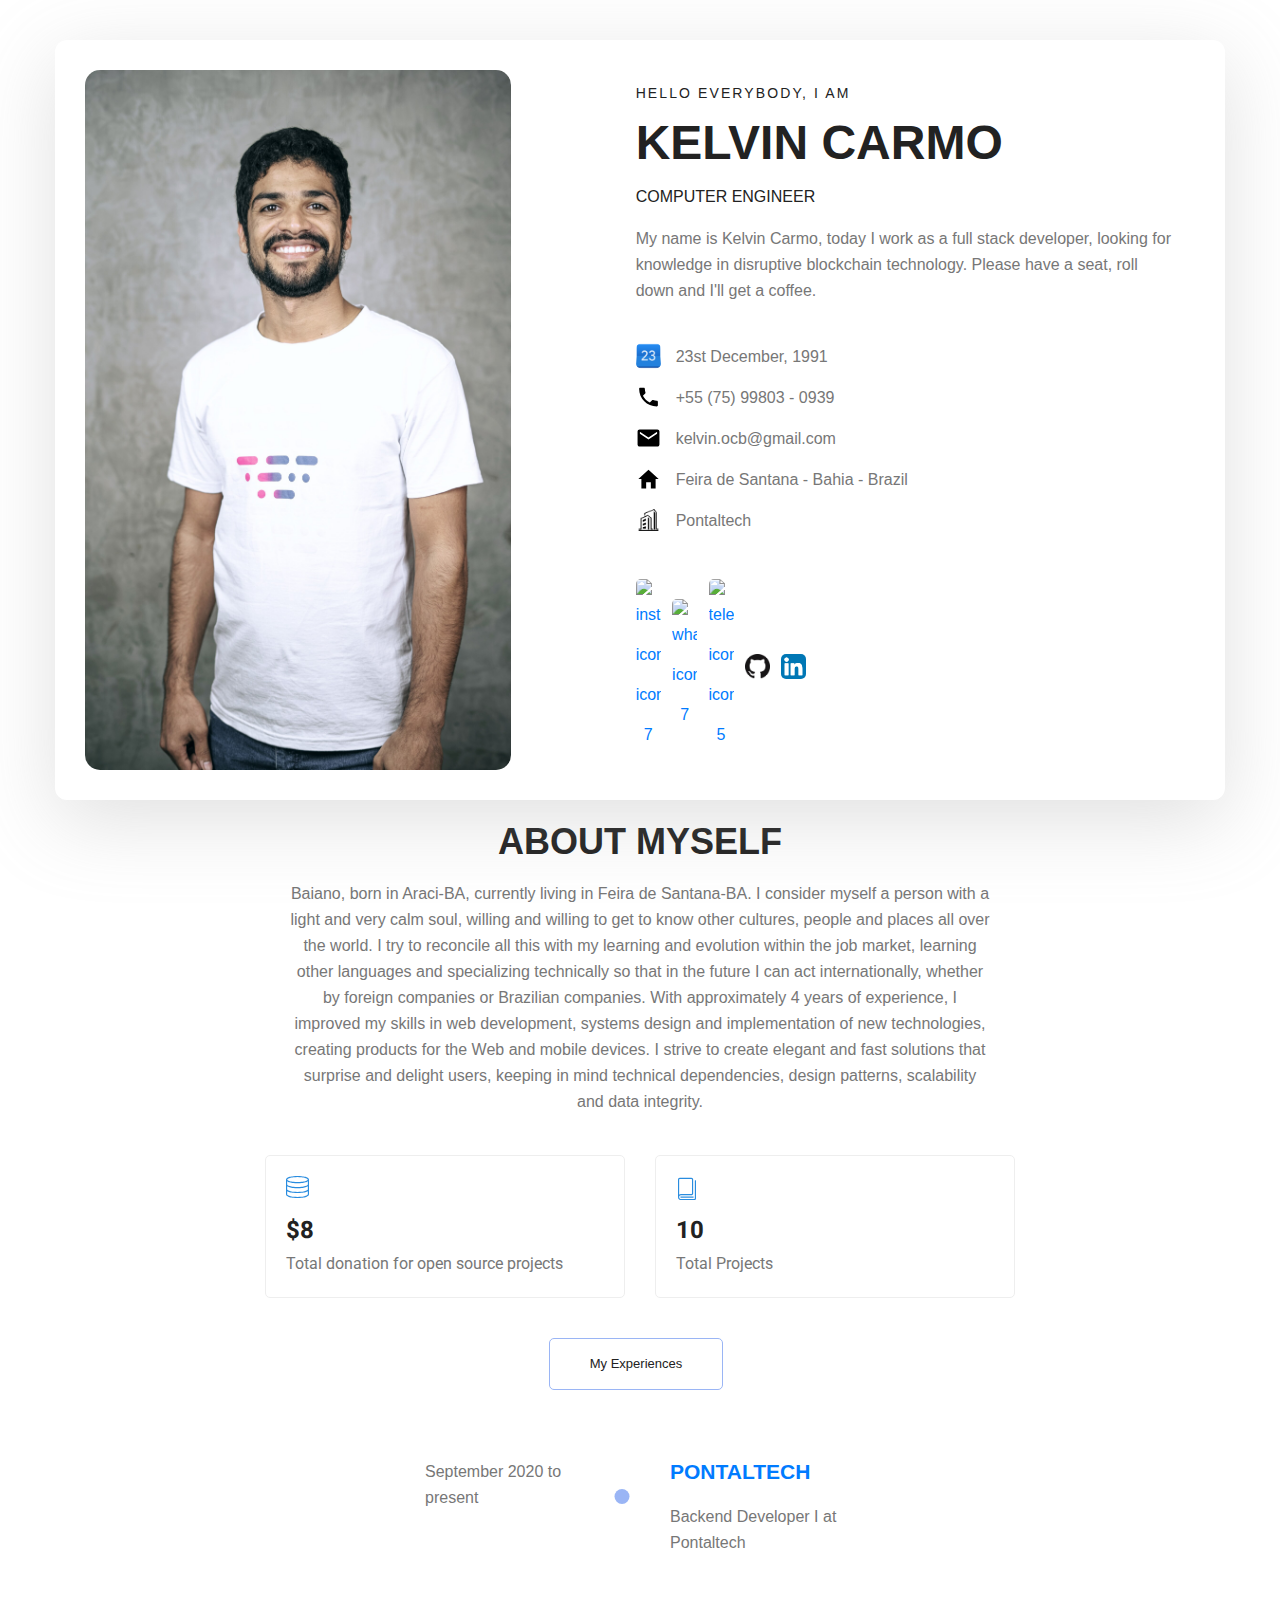
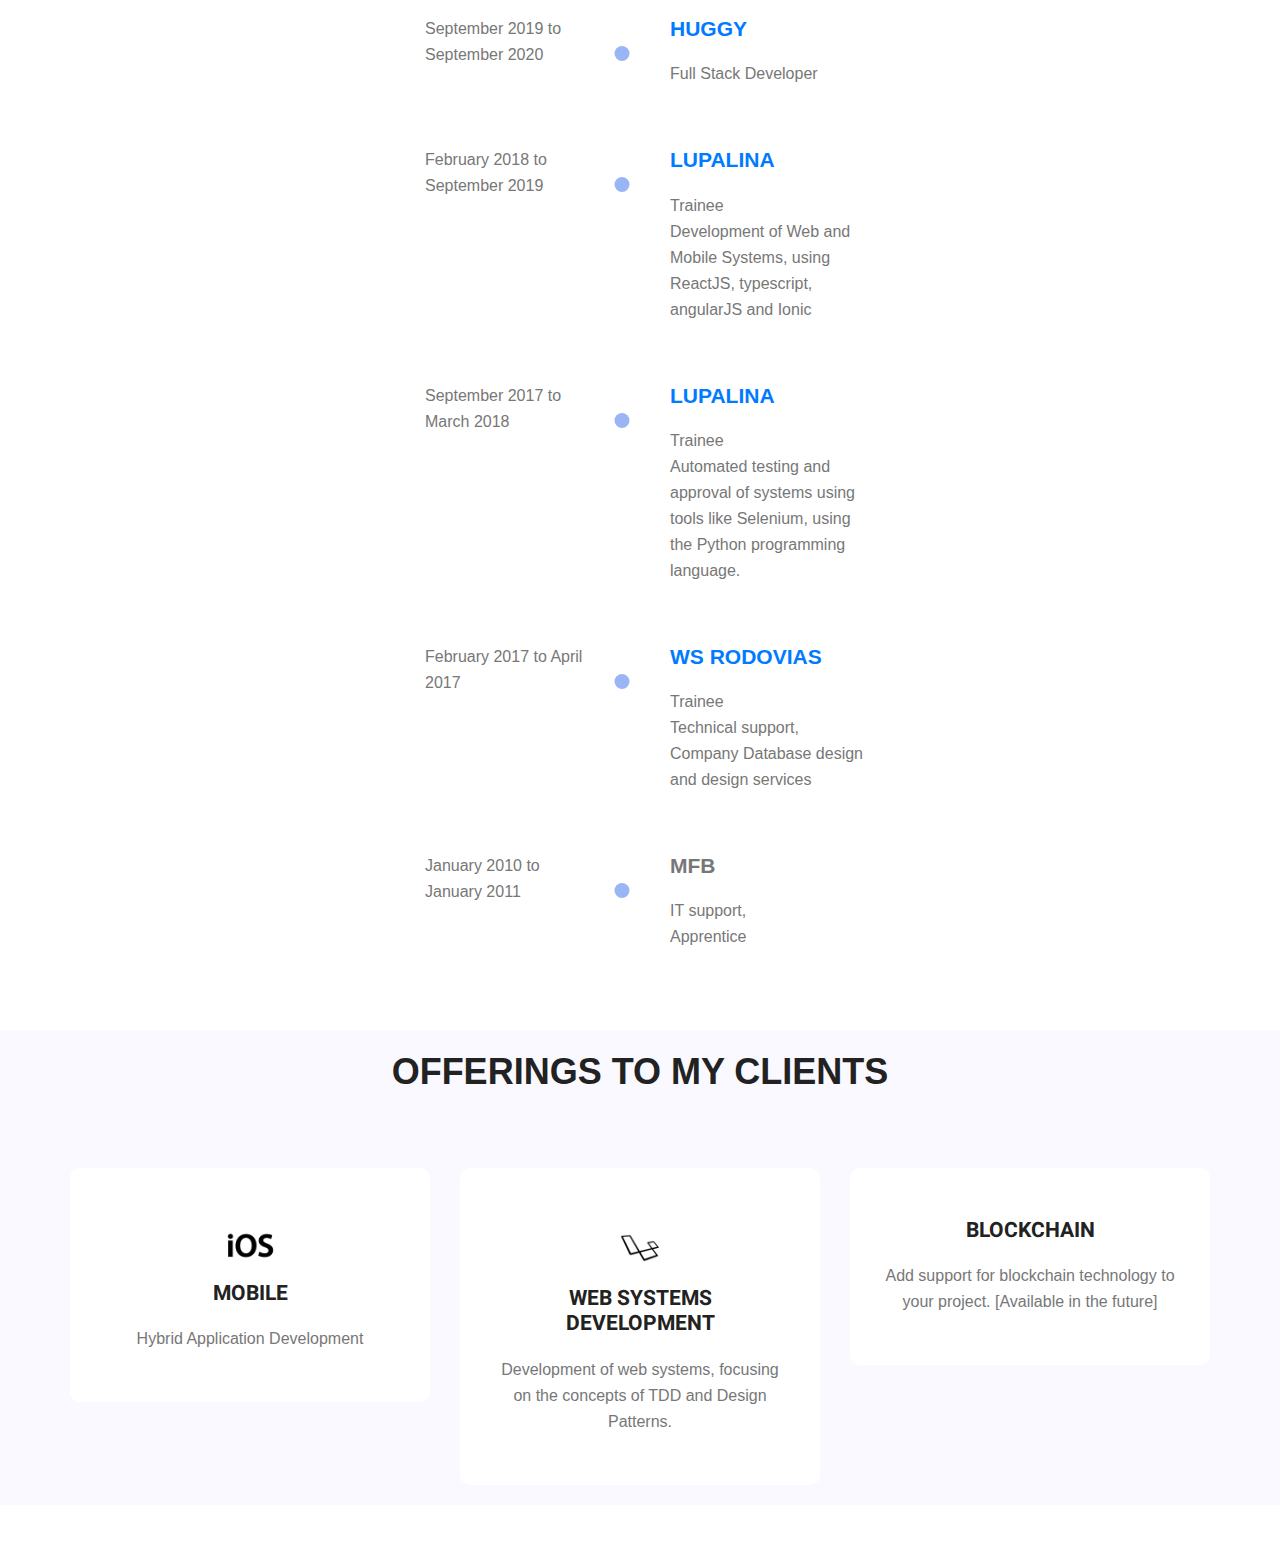
==== index.html @ b3d10d76 "test webchat" ====
<!doctype html>
<html lang="en">
    <head>
        <!-- Required meta tags -->
        <meta charset="utf-8">
        <meta name="viewport" content="width=device-width, initial-scale=1, shrink-to-fit=no">
        <link rel="icon" href="img/favicon.png" type="image/png">
        <title>Kelvin Carmo</title>
        <!-- Bootstrap CSS -->
        <link rel="stylesheet" href="css/bootstrap.css">
        <link rel="stylesheet" href="vendors/linericon/style.css">
        <link rel="stylesheet" href="css/style.css">
        <link rel="stylesheet" href="css/responsive.css">
    </head>
    <body>        
        <!--================Home Banner Area =================-->
        <section class="home_banner_area">
           	<div class="container box_1620">
           		<div class="banner_inner d-flex align-items-center">
					<div class="banner_content">
						<div class="media">
							<div class="d-flex">
								<img src="img/personal.resized.jpg" style="max-width: 670px;max-height: 700px;border-radius: 15px;" alt="">
							</div>
							<div class="media-body">
								<div class="personal_text">
									<h6>Hello Everybody, i am</h6>
									<h3>Kelvin Carmo</h3>
									<h4>Computer Engineer</h4>
									<p>My name is Kelvin Carmo, today I work as a full stack developer, looking for knowledge in disruptive blockchain technology. Please have a seat, roll down and I'll get a coffee.</p>
									<ul class="list basic_info">
										<li><a href="#"><img src="img/calendar.png" alt="telegram-icone-icon-5" />23st December, 1991</a></li>
										<li><a href="#"><img src="img/call.svg" alt="telegram-icone-icon-5" /> +55 (75) 99803 - 0939</a></li>
										<li><a href="mailto:kelvin.ocb@gmail.com" target="_blank"><img src="img/email.svg" alt="telegram-icone-icon-5" /> kelvin.ocb@gmail.com</a></li>
										<li><a href="https://goo.gl/maps/zbPfp3NUfdNVMATj9" target="_blank"><img src="img/home.svg" alt="telegram-icone-icon-5" /> Feira de Santana - Bahia - Brazil</a></li>
                                        <li><a href="https://www.pontaltech.com.br/" target="_blank"><img src="img/company.png" alt="Company" />Pontaltech</a></li>
									</ul>
									<ul class="list personal_social">
										<li><a href="https://www.instagram.com/kelcarmo0110" target="_blank"><img src="https://imagepng.org/wp-content/uploads/2017/08/instagram-icone-icon-7.png" alt="instagram-icone-icon-7" /></a></li>
										<li><a href="https://wa.me/5575998030939" target="_blank"><img src="https://imagepng.org/wp-content/uploads/2017/08/whatsapp-icone-7.png" alt="whatsapp-icone-7" /></a></li>
										<li><a href="https://telegram.me/kelcarmo" target="_blank"><img src="https://imagepng.org/wp-content/uploads/2017/11/telegram-icone-icon-5.png" alt="telegram-icone-icon-5" /></a></li>
										<li><a href="https://github.com/KelCarmo" target="_blank"><img src="img/GitHub-Mark-64px.png" alt="telegram-icone-icon-5" /></a></li>
										<li><a href="https://www.linkedin.com/in/kelvin-carmo-13013776/" target="_blank"><img src="img/linkedin.svg" alt="telegram-icone-icon-5" /></a></li>                                        
									</ul>
								</div>
							</div>
						</div>
					</div>
				</div>
            </div>
        </section>
        <!--================End Home Banner Area =================-->
        
        <!--================Welcome Area =================-->
        <section class="welcome_area p_121">
        	<div class="container">
        		<div class="row welcome_inner">
        			<div class="col-lg-12">
        				<div class="welcome_text">
									<center>
										<h4>About Myself</h4>
											<p>
                                                Baiano, born in Araci-BA, currently living in Feira de Santana-BA. I consider myself a person with a light and very calm soul, willing and willing to get to know other cultures, people and places all over the world. I try to reconcile all this with my learning and evolution within the job market, learning other languages ​​and specializing technically so that in the future I can act internationally, whether by foreign companies or Brazilian companies. With approximately 4 years of experience, I improved my skills in web development, systems design and implementation of new technologies, creating products for the Web and mobile devices. I strive to create elegant and fast solutions that surprise and delight users, keeping in mind technical dependencies, design patterns, scalability and 
data integrity.
                                            </p>
									</center>
        					<div class="row justify-content-md-center">
        						<div class="col-md-4">
        							<div class="wel_item">
        								<i class="lnr lnr-database"></i>
        								<h4>$8</h4>
        								<p>Total donation for open source projects</p>
        							</div>
        						</div>
        						<div class="col-md-4">
        							<div class="wel_item">
        								<i class="lnr lnr-book"></i>
        								<h4>10</h4>
        								<p>Total Projects</p>
        							</div>
        						</div>
        						<!-- <div class="col-md-4">
        							<div class="wel_item">
        								<i class="lnr lnr-users"></i>
        								<h4>10</h4>
        								<p>Total contributions to open source projects</p>
        							</div>
        						</div> -->
        					</div>
        				</div>
        			</div>
        		</div>
        	</div>
        </section>
        <!--================End Welcome Area =================-->
        
        <!--================My Tabs Area =================-->
        <section class="mytabs_area p_120">
        	<div class="container">
        		<div class="tabs_inner">
					<ul class="nav nav-tabs" id="myTab" role="tablist">
						<li class="nav-item">
							<a class="nav-link active" id="home-tab" data-toggle="tab" href="#home" role="tab" aria-controls="home" aria-selected="true">My Experiences</a>
						</li>
						<!-- <li class="nav-item">
							<a class="nav-link" id="profile-tab" data-toggle="tab" href="#profile" role="tab" aria-controls="profile" aria-selected="false">My Blog</a>
						</li> -->
					</ul>
					<div class="tab-content" id="myTabContent">
						<div class="tab-pane fade show active" id="home" role="tabpanel" aria-labelledby="home-tab">
							<ul class="list">
                                <li>
                                    <span></span>
                                    <div class="media row justify-content-between">
                                        <div class="col-sm-6" style="padding-left: 30px;padding-right: 50px;">
                                            September 2020 to present
                                        </div>											
                                        <div class="col-sm-6 media-body" style="padding-left: 30px;">
                                            <a href="https://www.pontaltech.com.br/" target="_blank"><h4>Pontaltech</h4></a>
                                            <p>Backend Developer I at Pontaltech <br /></p>
                                        </div>									
                                    </div>
                                </li>
                                <li>
                                    <span></span>
                                    <div class="media row justify-content-between">
                                        <div class="col-sm-6" style="padding-left: 30px;padding-right: 50px;">
                                            September 2019 to September 2020
                                        </div>											
                                        <div class="col-sm-6 media-body" style="padding-left: 30px;">
                                            <a href="https://www.huggy.io/pt-br" target="_blank"><h4>Huggy</h4></a>
                                            <p>Full Stack Developer<br /></p>
                                        </div>									
                                    </div>
                                </li>
                                <li>
                                    <span></span>
                                    <div class="media row justify-content-between">
                                        <div class="col-sm-6" style="padding-left: 30px;padding-right: 50px;">
                                            February 2018 to September 2019
                                        </div>											
                                        <div class="col-sm-6 media-body" style="padding-left: 30px;">
                                            <a href="https://www.lupalina.com.br/" target="_blank"><h4>Lupalina</h4></a>
                                            <p>Trainee <br />Development of Web and Mobile Systems, using ReactJS, typescript, angularJS and Ionic</p>
                                        </div>									
                                    </div>
                                </li>	
                                <li>
                                    <span></span>
                                    <div class="media row justify-content-between">
                                        <div class="col-sm-6" style="padding-left: 30px;padding-right: 50px;">
                                            September 2017 to March 2018
                                        </div>											
                                        <div class="col-sm-6 media-body" style="padding-left: 30px;">
                                            <a href="https://www.lupalina.com.br/" target="_blank"><h4>Lupalina</h4></a>
                                            <p>Trainee <br />Automated testing and approval of systems using tools like Selenium, using the Python programming language.</p>
                                        </div>									
                                    </div>
                                </li>
                                <li>
                                    <span></span>
                                    <div class="media row justify-content-between">
                                        <div class="col-sm-6" style="padding-left: 30px;padding-right: 50px;">
                                            February 2017 to April 2017
                                        </div>											
                                        <div class="col-sm-6 media-body" style="padding-left: 30px;">
                                            <a href="https://www.wseng.com.br/" target="_blank"><h4>WS Rodovias</h4></a>
                                        <p>Trainee <br />Technical support, Company Database design and design services</p>
                                        </div>									
                                    </div>
                                </li>	
                                <li>
                                    <span></span>
                                    <div class="media row justify-content-between">
                                        <div class="col-sm-6" style="padding-left: 30px;padding-right: 50px;">
                                            January 2010 to January 2011
                                        </div>											
                                        <div class="col-sm-6 media-body" style="padding-left: 30px;">
                                            <h4>MFB</h4>
                                            <p>IT support, <br />Apprentice</p>
                                        </div>									
                                    </div>
                                </li>								
                            </ul>
						</div>
						<!-- <div class="tab-pane fade" id="profile" role="tabpanel" aria-labelledby="profile-tab">
							<ul class="list">
								<li>
									<span></span>
										<div class="media row justify-content-between">
												<div class="col-sm-6" style="padding-left: 30px;padding-right: 50px;">
													January 2010 to January 2011
												</div>											
												<div class="col-sm-6 media-body" style="padding-left: 30px;">
													<h4>Colorlib</h4>
												<p>Senior Web Developer <br />Santa monica, Los angeles</p>
												</div>									
										</div>
									</li>	
								<li>
									<span></span>
										<div class="media row justify-content-between">
												<div class="col-sm-6" style="padding-left: 30px;padding-right: 50px;">
													January 2010 to January 2011
												</div>											
												<div class="col-sm-6 media-body" style="padding-left: 30px;">
													<h4>Colorlib</h4>
												<p>Senior Web Developer <br />Santa monica, Los angeles</p>
												</div>									
										</div>
									</li>	
								<li>
								<span></span>
									<div class="media row justify-content-between">
											<div class="col-sm-6" style="padding-left: 30px;padding-right: 50px;">
												January 2010 to January 2011
											</div>											
											<div class="col-sm-6 media-body" style="padding-left: 30px;">
												<h4>MFN</h4>
											<p>Suporte de TI <br />Menor Aprendiz</p>
											</div>									
									</div>
								</li>								
							</ul>
						</div> -->
					</div>
        		</div>
        	</div>
        </section>
        <!--================End My Tabs Area =================-->
        
        <!--================Feature Area =================-->
        <section class="feature_area p_120">
        	<div class="container">
        		<div class="main_title">
        			<h2>offerings to my clients</h2>
        			<!-- <p>If you are looking at blank cassettes on the web, you may be very confused at the difference in price. You may see some for as low as $.17 each.</p> -->
        		</div>
        		<div class="feature_inner row">
        			<div class="col-lg-4 col-md-6">
        				<div class="feature_item" align="center">
									<!-- <i class="flaticon-city"></i>-->
									<ion-icon name="logo-ionic" style="font-size: 55px;"></ion-icon> 
									<ion-icon name="logo-android" style="font-size: 55px;"></ion-icon>
									<img src="./img/ios.png" style="width: 55px; height: 55px; vertical-align:unset;"/>
        					<h4>Mobile</h4>
        					<p>Hybrid Application Development</p>
        				</div>
        			</div>
        			<div class="col-lg-4 col-md-6">
        				<div class="feature_item" align="center">
									<!-- <i class="flaticon-skyline"></i> -->
									<ion-icon name="logo-angular" style="font-size: 50px;"></ion-icon>
									<ion-icon name="logo-nodejs" style="font-size: 50px;"></ion-icon>
									<img src="./img/laravel.png" style="width: 60px; height: 60px; vertical-align:unset;"/>
        					<h4>Web Systems Development</h4>
        					<p>Development of web systems, focusing on the concepts of TDD and Design Patterns.</p>
        				</div>
							</div>							
        			<div class="col-lg-4 col-md-6">
								<div class="feature_item" align="center">
									<!-- <i class="flaticon-sketch"></i> -->
									<ion-icon name="link" style="font-size: 80px;"></ion-icon>
        					<h4>BLOCKCHAIN</h4>
        					<p>Add support for blockchain technology to your project. [Available in the future]</p>
        				</div>
        			</div>
        		</div>
        	</div>
        </section>
        <!--================End Feature Area =================-->           
        
        <!--================Footer Area =================-->
        <footer class="footer_area p_120">
        	<div class="container">
        		<div class="row footer_inner">
        			
        		</div>
        	</div>
        </footer>
        <!--================End Footer Area =================-->
        
        
        
        
        
        
        <!-- Optional JavaScript -->
        <!-- jQuery first, then Popper.js, then Bootstrap JS -->
        <script src="js/jquery-3.3.1.min.js"></script>
        <script src="js/bootstrap.min.js"></script>
        <script src="js/mail-script.js"></script>
        <script src="https://unpkg.com/@ionic/core@4.1.0/dist/ionic.js"></script>
		<script>(function(w,d,s,u,a,v){if(!w[a]){const sc=d.createElement(s);sc.src=u+'?v='+v;d.head.appendChild(sc);sc.onload=function(){w[a].mount({channelConfigId:'6604852587af76000925e905'})}}})(window,document,'script', 'https://webchat-launcher.pontalbotcreator.com/bundle.js','KissbotWidget', new Date().getTime());</script>
        <!-- Init code pzw.io <script>var $_PowerZAP = { defaultCountry: '+55', widget_id: '16774', company: "8067" }; (function(i,s,o,g,r,a,m){ i[r]={context:{id:'72fbcda39fd4b0029dda2ecca56c4020'}};a=o;o=s.createElement(o); o.async=1;o.src=g;m=s.getElementsByTagName(a)[0];m.parentNode.insertBefore(o,m); })(window,document,'script','https://js.huggy.chat/widget.min.js?v=8.0.0','pwz');</script> -->
    </body>
</html>
---- vendors/linericon/style.css ----
@font-face {
	font-family: 'Linearicons-Free';
	src:url('fonts/Linearicons-Free.eot?w118d');
	src:url('fonts/Linearicons-Free.eot?#iefixw118d') format('embedded-opentype'),
		url('fonts/Linearicons-Free.woff2?w118d') format('woff2'),
		url('fonts/Linearicons-Free.woff?w118d') format('woff'),
		url('fonts/Linearicons-Free.ttf?w118d') format('truetype'),
		url('fonts/Linearicons-Free.svg?w118d#Linearicons-Free') format('svg');
	font-weight: normal;
	font-style: normal;
}

.lnr {
	font-family: 'Linearicons-Free';
	speak: none;
	font-style: normal;
	font-weight: normal;
	font-variant: normal;
	text-transform: none;
	line-height: 1;

	/* Better Font Rendering =========== */
	-webkit-font-smoothing: antialiased;
	-moz-osx-font-smoothing: grayscale;
}

.lnr-home:before {
	content: "\e800";
}
.lnr-apartment:before {
	content: "\e801";
}
.lnr-pencil:before {
	content: "\e802";
}
.lnr-magic-wand:before {
	content: "\e803";
}
.lnr-drop:before {
	content: "\e804";
}
.lnr-lighter:before {
	content: "\e805";
}
.lnr-poop:before {
	content: "\e806";
}
.lnr-sun:before {
	content: "\e807";
}
.lnr-moon:before {
	content: "\e808";
}
.lnr-cloud:before {
	content: "\e809";
}
.lnr-cloud-upload:before {
	content: "\e80a";
}
.lnr-cloud-download:before {
	content: "\e80b";
}
.lnr-cloud-sync:before {
	content: "\e80c";
}
.lnr-cloud-check:before {
	content: "\e80d";
}
.lnr-database:before {
	content: "\e80e";
}
.lnr-lock:before {
	content: "\e80f";
}
.lnr-cog:before {
	content: "\e810";
}
.lnr-trash:before {
	content: "\e811";
}
.lnr-dice:before {
	content: "\e812";
}
.lnr-heart:before {
	content: "\e813";
}
.lnr-star:before {
	content: "\e814";
}
.lnr-star-half:before {
	content: "\e815";
}
.lnr-star-empty:before {
	content: "\e816";
}
.lnr-flag:before {
	content: "\e817";
}
.lnr-envelope:before {
	content: "\e818";
}
.lnr-paperclip:before {
	content: "\e819";
}
.lnr-inbox:before {
	content: "\e81a";
}
.lnr-eye:before {
	content: "\e81b";
}
.lnr-printer:before {
	content: "\e81c";
}
.lnr-file-empty:before {
	content: "\e81d";
}
.lnr-file-add:before {
	content: "\e81e";
}
.lnr-enter:before {
	content: "\e81f";
}
.lnr-exit:before {
	content: "\e820";
}
.lnr-graduation-hat:before {
	content: "\e821";
}
.lnr-license:before {
	content: "\e822";
}
.lnr-music-note:before {
	content: "\e823";
}
.lnr-film-play:before {
	content: "\e824";
}
.lnr-camera-video:before {
	content: "\e825";
}
.lnr-camera:before {
	content: "\e826";
}
.lnr-picture:before {
	content: "\e827";
}
.lnr-book:before {
	content: "\e828";
}
.lnr-bookmark:before {
	content: "\e829";
}
.lnr-user:before {
	content: "\e82a";
}
.lnr-users:before {
	content: "\e82b";
}
.lnr-shirt:before {
	content: "\e82c";
}
.lnr-store:before {
	content: "\e82d";
}
.lnr-cart:before {
	content: "\e82e";
}
.lnr-tag:before {
	content: "\e82f";
}
.lnr-phone-handset:before {
	content: "\e830";
}
.lnr-phone:before {
	content: "\e831";
}
.lnr-pushpin:before {
	content: "\e832";
}
.lnr-map-marker:before {
	content: "\e833";
}
.lnr-map:before {
	content: "\e834";
}
.lnr-location:before {
	content: "\e835";
}
.lnr-calendar-full:before {
	content: "\e836";
}
.lnr-keyboard:before {
	content: "\e837";
}
.lnr-spell-check:before {
	content: "\e838";
}
.lnr-screen:before {
	content: "\e839";
}
.lnr-smartphone:before {
	content: "\e83a";
}
.lnr-tablet:before {
	content: "\e83b";
}
.lnr-laptop:before {
	content: "\e83c";
}
.lnr-laptop-phone:before {
	content: "\e83d";
}
.lnr-power-switch:before {
	content: "\e83e";
}
.lnr-bubble:before {
	content: "\e83f";
}
.lnr-heart-pulse:before {
	content: "\e840";
}
.lnr-construction:before {
	content: "\e841";
}
.lnr-pie-chart:before {
	content: "\e842";
}
.lnr-chart-bars:before {
	content: "\e843";
}
.lnr-gift:before {
	content: "\e844";
}
.lnr-diamond:before {
	content: "\e845";
}
.lnr-linearicons:before {
	content: "\e846";
}
.lnr-dinner:before {
	content: "\e847";
}
.lnr-coffee-cup:before {
	content: "\e848";
}
.lnr-leaf:before {
	content: "\e849";
}
.lnr-paw:before {
	content: "\e84a";
}
.lnr-rocket:before {
	content: "\e84b";
}
.lnr-briefcase:before {
	content: "\e84c";
}
.lnr-bus:before {
	content: "\e84d";
}
.lnr-car:before {
	content: "\e84e";
}
.lnr-train:before {
	content: "\e84f";
}
.lnr-bicycle:before {
	content: "\e850";
}
.lnr-wheelchair:before {
	content: "\e851";
}
.lnr-select:before {
	content: "\e852";
}
.lnr-earth:before {
	content: "\e853";
}
.lnr-smile:before {
	content: "\e854";
}
.lnr-sad:before {
	content: "\e855";
}
.lnr-neutral:before {
	content: "\e856";
}
.lnr-mustache:before {
	content: "\e857";
}
.lnr-alarm:before {
	content: "\e858";
}
.lnr-bullhorn:before {
	content: "\e859";
}
.lnr-volume-high:before {
	content: "\e85a";
}
.lnr-volume-medium:before {
	content: "\e85b";
}
.lnr-volume-low:before {
	content: "\e85c";
}
.lnr-volume:before {
	content: "\e85d";
}
.lnr-mic:before {
	content: "\e85e";
}
.lnr-hourglass:before {
	content: "\e85f";
}
.lnr-undo:before {
	content: "\e860";
}
.lnr-redo:before {
	content: "\e861";
}
.lnr-sync:before {
	content: "\e862";
}
.lnr-history:before {
	content: "\e863";
}
.lnr-clock:before {
	content: "\e864";
}
.lnr-download:before {
	content: "\e865";
}
.lnr-upload:before {
	content: "\e866";
}
.lnr-enter-down:before {
	content: "\e867";
}
.lnr-exit-up:before {
	content: "\e868";
}
.lnr-bug:before {
	content: "\e869";
}
.lnr-code:before {
	content: "\e86a";
}
.lnr-link:before {
	content: "\e86b";
}
.lnr-unlink:before {
	content: "\e86c";
}
.lnr-thumbs-up:before {
	content: "\e86d";
}
.lnr-thumbs-down:before {
	content: "\e86e";
}
.lnr-magnifier:before {
	content: "\e86f";
}
.lnr-cross:before {
	content: "\e870";
}
.lnr-menu:before {
	content: "\e871";
}
.lnr-list:before {
	content: "\e872";
}
.lnr-chevron-up:before {
	content: "\e873";
}
.lnr-chevron-down:before {
	content: "\e874";
}
.lnr-chevron-left:before {
	content: "\e875";
}
.lnr-chevron-right:before {
	content: "\e876";
}
.lnr-arrow-up:before {
	content: "\e877";
}
.lnr-arrow-down:before {
	content: "\e878";
}
.lnr-arrow-left:before {
	content: "\e879";
}
.lnr-arrow-right:before {
	content: "\e87a";
}
.lnr-move:before {
	content: "\e87b";
}
.lnr-warning:before {
	content: "\e87c";
}
.lnr-question-circle:before {
	content: "\e87d";
}
.lnr-menu-circle:before {
	content: "\e87e";
}
.lnr-checkmark-circle:before {
	content: "\e87f";
}
.lnr-cross-circle:before {
	content: "\e880";
}
.lnr-plus-circle:before {
	content: "\e881";
}
.lnr-circle-minus:before {
	content: "\e882";
}
.lnr-arrow-up-circle:before {
	content: "\e883";
}
.lnr-arrow-down-circle:before {
	content: "\e884";
}
.lnr-arrow-left-circle:before {
	content: "\e885";
}
.lnr-arrow-right-circle:before {
	content: "\e886";
}
.lnr-chevron-up-circle:before {
	content: "\e887";
}
.lnr-chevron-down-circle:before {
	content: "\e888";
}
.lnr-chevron-left-circle:before {
	content: "\e889";
}
.lnr-chevron-right-circle:before {
	content: "\e88a";
}
.lnr-crop:before {
	content: "\e88b";
}
.lnr-frame-expand:before {
	content: "\e88c";
}
.lnr-frame-contract:before {
	content: "\e88d";
}
.lnr-layers:before {
	content: "\e88e";
}
.lnr-funnel:before {
	content: "\e88f";
}
.lnr-text-format:before {
	content: "\e890";
}
.lnr-text-format-remove:before {
	content: "\e891";
}
.lnr-text-size:before {
	content: "\e892";
}
.lnr-bold:before {
	content: "\e893";
}
.lnr-italic:before {
	content: "\e894";
}
.lnr-underline:before {
	content: "\e895";
}
.lnr-strikethrough:before {
	content: "\e896";
}
.lnr-highlight:before {
	content: "\e897";
}
.lnr-text-align-left:before {
	content: "\e898";
}
.lnr-text-align-center:before {
	content: "\e899";
}
.lnr-text-align-right:before {
	content: "\e89a";
}
.lnr-text-align-justify:before {
	content: "\e89b";
}
.lnr-line-spacing:before {
	content: "\e89c";
}
.lnr-indent-increase:before {
	content: "\e89d";
}
.lnr-indent-decrease:before {
	content: "\e89e";
}
.lnr-pilcrow:before {
	content: "\e89f";
}
.lnr-direction-ltr:before {
	content: "\e8a0";
}
.lnr-direction-rtl:before {
	content: "\e8a1";
}
.lnr-page-break:before {
	content: "\e8a2";
}
.lnr-sort-alpha-asc:before {
	content: "\e8a3";
}
.lnr-sort-amount-asc:before {
	content: "\e8a4";
}
.lnr-hand:before {
	content: "\e8a5";
}
.lnr-pointer-up:before {
	content: "\e8a6";
}
.lnr-pointer-right:before {
	content: "\e8a7";
}
.lnr-pointer-down:before {
	content: "\e8a8";
}
.lnr-pointer-left:before {
	content: "\e8a9";
}
---- css/style.css ----
/*----------------------------------------------------
@File: Default Styles
@Author: Rocky Ahmed
@URL: http://wethemez.com
Author E-mail: rockybd1995@gmail.com

This file contains the styling for the actual theme, this
is the file you need to edit to change the look of the
theme.
---------------------------------------------------- */
/*=====================================================================
@Template Name: Builder Construction 
@Author: Rocky Ahmed
@Developed By: Rocky Ahmed
@Developer URL: http://rocky.wethemez.com
Author E-mail: rockybd1995@gmail.com

@Default Styles

Table of Content:
01/ Variables
02/ predefin
03/ header
04/ button
05/ banner
06/ breadcrumb
07/ about
08/ team
09/ project 
10/ price 
11/ team 
12/ blog 
13/ video  
14/ features  
15/ career  
16/ contact 
17/ footer

=====================================================================*/
/*----------------------------------------------------*/
/*font Variables*/
/*Color Variables*/
/*=================== fonts ====================*/
@import url("https://fonts.googleapis.com/css?family=Heebo:300,400,700,900|Roboto:300,400,500,700");
/*---------------------------------------------------- */
/*----------------------------------------------------*/
.list {
  list-style: none;
  margin: 0px;
  padding: 0px; }

a {
  text-decoration: none;
  transition: all 0.3s ease-in-out; }
  a:hover, a:focus {
    text-decoration: none;
    outline: none; }

.row.m0 {
  margin: 0px; }

body {
  line-height: 26px;
  font-size: 16px;
  font-family: "Ubuntu", sans-serif;
  font-weight: normal;
  color: #777777; }

h1, h2, h3, h4, h5, h6 {
  font-family: "Ubuntu", sans-serif;
  font-weight: bold; }

button:focus {
  outline: none;
  box-shadow: none; }

.p0 {
  padding-left: 0px;
  padding-right: 0px; }

.p_120 {
  padding-top: 20px;
  padding-bottom: 20px; }

.p_121 {
  padding-top: 60px;
  padding-bottom: 20px; }

.p_100 {
  padding-top: 100px;
  padding-bottom: 100px; }

.pad_top {
  padding-top: 120px; }

.pad_bt {
  padding-bottom: 120px; }

.mt-25 {
  margin-top: 25px; }

@media (min-width: 1200px) {
  .container {
    max-width: 1170px; } }

@media (min-width: 1620px) {
  .box_1620 {
    max-width: 1620px;
    margin: auto;
    width: 100%;
    padding-left: 0px;
    padding-right: 0px; } }
/* Main Title Area css
============================================================================================ */
.main_title {
  text-align: center;
  max-width: 670px;
  margin: 0px auto 75px; }
  .main_title h2 {
    font-family: "Ubuntu", sans-serif;
    font-size: 36px;
    color: #222222;
    margin-bottom: 15px;
    text-transform: uppercase; }
  .main_title p {
    font-size: 16px;
    font-family: "Ubuntu", sans-serif;
    font-weight: normal;
    line-height: 26px;
    color: #777777;
    margin-bottom: 0px; }

/* End Main Title Area css
============================================================================================ */
/*---------------------------------------------------- */
/*----------------------------------------------------*/

/*---------------------------------------------------- */
/*----------------------------------------------------*/
/* Home Banner Area css
============================================================================================ */

.home_banner_area {
  position: relative;
  z-index: 1;
/*  background-image: -moz-linear-gradient(0deg, #766dff 0%, #88f3ff 100%);
  background-image: -webkit-linear-gradient(0deg, #766dff 0%, #88f3ff 100%);
  background-image: -ms-linear-gradient(0deg, #766dff 0%, #88f3ff 100%);*/
  margin-bottom: 0px; }
  .home_banner_area .box_1620 {
    min-height: 700px;
    border-radius: 12px;
    position: relative;
    bottom: -40px;
    background: #fff;
    padding: 30px;
    box-shadow: 0px 20px 80px 0px rgba(153, 153, 153, 0.3); }
  .home_banner_area .banner_inner {
    position: relative;
    width: 100%;
    min-height: 700px;
    display: flex; }
    .home_banner_area .banner_inner .banner_content {
      color: #222222;
      vertical-align: middle;
      align-self: center;
      text-align: left; }
      .home_banner_area .banner_inner .banner_content .media .d-flex {
        padding-right: 125px; }
      .home_banner_area .banner_inner .banner_content .media .media-body {
        vertical-align: middle;
        align-self: center; }

.blog_banner {
  min-height: 780px;
  position: relative;
  z-index: 1;
  overflow: hidden;
  margin-bottom: 0px; }
  .blog_banner .banner_inner {
    background: #04091e;
    position: relative;
    overflow: hidden;
    width: 100%;
    min-height: 780px;
    z-index: 1; }
    .blog_banner .banner_inner .overlay {
      background: url(../img/banner/banner-2.jpg) no-repeat scroll center center;
      opacity: .5;
      height: 125%;
      position: absolute;
      left: 0px;
      top: 0px;
      width: 100%;
      z-index: -1; }
    .blog_banner .banner_inner .blog_b_text {
      max-width: 700px;
      margin: auto;
      color: #fff; }
      .blog_banner .banner_inner .blog_b_text h2 {
        font-size: 60px;
        font-weight: bold;
        font-family: "Ubuntu", sans-serif;
        line-height: 66px;
        margin-bottom: 15px;
        text-transform: uppercase; }
      .blog_banner .banner_inner .blog_b_text p {
        font-size: 16px;
        margin-bottom: 35px; }
      .blog_banner .banner_inner .blog_b_text .white_bg_btn {
        line-height: 42px;
        padding: 0px 45px;
        border-radius: 5px; }

.banner_box {
  max-width: 1620px;
  margin: auto; }

.banner_area {
  position: relative;
  z-index: 1;
  min-height: 350px;
  background-image: -moz-linear-gradient(0deg, #766dff 0%, #88f3ff 100%);
  background-image: -webkit-linear-gradient(0deg, #766dff 0%, #88f3ff 100%);
  background-image: -ms-linear-gradient(0deg, #766dff 0%, #88f3ff 100%);
  margin-bottom: 120px; }
  .banner_area .box_1620 {
    background: #fff;
    min-height: 360px;
    border-radius: 12px;
    position: relative;
    bottom: -120px;
    box-shadow: 0px 20px 80px 0px rgba(153, 153, 153, 0.3); }
  .banner_area .banner_inner {
    position: relative;
    overflow: hidden;
    width: 100%;
    min-height: 360px;
    z-index: 1; }
    .banner_area .banner_inner .banner_content h2 {
      color: #222222;
      font-size: 48px;
      font-family: "Ubuntu", sans-serif;
      margin-bottom: 0px;
      font-weight: bold; }
    .banner_area .banner_inner .banner_content .page_link a {
      font-size: 14px;
      color: #222222;
      font-family: "Ubuntu", sans-serif;
      margin-right: 32px;
      position: relative; }
      .banner_area .banner_inner .banner_content .page_link a:before {
        content: "\e87a";
        font-family: 'Ubuntu';
        position: absolute;
        right: -25px;
        top: 50%;
        transform: translateY(-50%); }
      .banner_area .banner_inner .banner_content .page_link a:last-child {
        margin-right: 0px; }
        .banner_area .banner_inner .banner_content .page_link a:last-child:before {
          display: none; }
      .banner_area .banner_inner .banner_content .page_link a:hover {
        color: #766dff; }

/* End Home Banner Area css
============================================================================================ */
/*---------------------------------------------------- */
/*----------------------------------------------------*/
/* Latest Blog Area css
============================================================================================ */
.latest_blog_inner {
  margin-bottom: -30px; }

.l_blog_item {
  margin-bottom: 30px; }
  .l_blog_item .date {
    font-size: 13px;
    font-family: "Ubuntu", sans-serif;
    font-weight: normal;
    color: #777777;
    margin-top: 20px;
    display: block;
    margin-bottom: 15px; }
  .l_blog_item h4 {
    font-size: 18px;
    line-height: 24px;
    color: #222222;
    border-bottom: 1px solid #eeeeee;
    padding-bottom: 20px;
    margin-bottom: 20px;
    transition: all 300ms linear 0s; }
  .l_blog_item p {
    margin-bottom: 0px; }
  .l_blog_item:hover h4 {
    color: #766dff; }

/* End Latest Blog Area css
============================================================================================ */
/*================= latest_blog_area css =============*/
.single-recent-blog-post {
  margin-bottom: 30px; }
  .single-recent-blog-post .thumb {
    overflow: hidden; }
    .single-recent-blog-post .thumb img {
      transition: all 0.7s linear; }
  .single-recent-blog-post .details {
    padding-top: 30px; }
    .single-recent-blog-post .details .sec_h4 {
      line-height: 24px;
      padding: 10px 0px 13px;
      transition: all 0.3s linear; }
      .single-recent-blog-post .details .sec_h4:hover {
        color: #777777; }
  .single-recent-blog-post .date {
    font-size: 14px;
    line-height: 24px;
    font-weight: 400; }
  .single-recent-blog-post:hover img {
    transform: scale(1.23) rotate(10deg); }

.tags .tag_btn {
  font-size: 12px;
  font-weight: 500;
  line-height: 20px;
  border: 1px solid #eeeeee;
  display: inline-block;
  padding: 1px 18px;
  text-align: center;
  color: #222222; }
  .tags .tag_btn:before {
    background: #766dff; }
  .tags .tag_btn + .tag_btn {
    margin-left: 2px; }

/*========= blog_categorie_area css ===========*/
.blog_categorie_area {
  padding-top: 80px;
  padding-bottom: 80px; }

.categories_post {
  position: relative;
  text-align: center;
  cursor: pointer; }
  .categories_post img {
    max-width: 100%; }
  .categories_post .categories_details {
    position: absolute;
    top: 20px;
    left: 20px;
    right: 20px;
    bottom: 20px;
    background: rgba(34, 34, 34, 0.8);
    color: #fff;
    transition: all 0.3s linear;
    display: flex;
    align-items: center;
    justify-content: center; }
    .categories_post .categories_details h5 {
      margin-bottom: 0px;
      font-size: 18px;
      line-height: 26px;
      text-transform: uppercase;
      color: #fff;
      position: relative; }
    .categories_post .categories_details p {
      font-weight: 300;
      font-size: 14px;
      line-height: 26px;
      margin-bottom: 0px; }
    .categories_post .categories_details .border_line {
      margin: 10px 0px;
      background: #fff;
      width: 100%;
      height: 1px; }
  .categories_post:hover .categories_details {
    background-image: -moz-linear-gradient(0deg, #766dff 0%, #88f3ff 100%);
    background-image: -webkit-linear-gradient(0deg, #766dff 0%, #88f3ff 100%);
    background-image: -ms-linear-gradient(0deg, #766dff 0%, #88f3ff 100%);
    opacity: 0.851; }

/*============ blog_left_sidebar css ==============*/
.blog_item {
  margin-bottom: 40px; }

.blog_info {
  padding-top: 30px; }
  .blog_info .post_tag {
    padding-bottom: 20px; }
    .blog_info .post_tag a {
      font: 300 14px/21px "Roboto", sans-serif;
      color: #222222; }
      .blog_info .post_tag a:hover {
        color: #777777; }
      .blog_info .post_tag a.active {
        color: #766dff; }
  .blog_info .blog_meta li a {
    font: 300 14px/20px "Roboto", sans-serif;
    color: #777777;
    vertical-align: middle;
    padding-bottom: 12px;
    display: inline-block; }
    .blog_info .blog_meta li a i {
      color: #222222;
      font-size: 16px;
      font-weight: 600;
      padding-left: 15px;
      line-height: 20px;
      vertical-align: middle; }
    .blog_info .blog_meta li a:hover {
      color: #766dff; }

.blog_post img {
  max-width: 100%; }

.blog_details {
  padding-top: 20px; }
  .blog_details h2 {
    font-size: 24px;
    line-height: 36px;
    color: #222222;
    font-weight: 600;
    transition: all 0.3s linear; }
    .blog_details h2:hover {
      color: #766dff; }
  .blog_details p {
    margin-bottom: 26px; }

.view_btn {
  font-size: 14px;
  line-height: 36px;
  display: inline-block;
  color: #222222;
  font-weight: 500;
  padding: 0px 30px;
  background: #fff; }

.blog_right_sidebar {
  border: 1px solid #eeeeee;
  background: #fafaff;
  padding: 30px; }
  .blog_right_sidebar .widget_title {
    font-size: 18px;
    line-height: 25px;
    background: #766dff;
    text-align: center;
    color: #fff;
    padding: 8px 0px;
    margin-bottom: 30px; }
  .blog_right_sidebar .search_widget .input-group .form-control {
    font-size: 14px;
    line-height: 29px;
    border: 0px;
    width: 100%;
    font-weight: 300;
    color: #fff;
    padding-left: 20px;
    border-radius: 45px;
    z-index: 0;
    background: #766dff; }
    .blog_right_sidebar .search_widget .input-group .form-control.placeholder {
      color: #fff; }
    .blog_right_sidebar .search_widget .input-group .form-control:-moz-placeholder {
      color: #fff; }
    .blog_right_sidebar .search_widget .input-group .form-control::-moz-placeholder {
      color: #fff; }
    .blog_right_sidebar .search_widget .input-group .form-control::-webkit-input-placeholder {
      color: #fff; }
    .blog_right_sidebar .search_widget .input-group .form-control:focus {
      box-shadow: none; }
  .blog_right_sidebar .search_widget .input-group .btn-default {
    position: absolute;
    right: 20px;
    background: transparent;
    border: 0px;
    box-shadow: none;
    font-size: 14px;
    color: #fff;
    padding: 0px;
    top: 50%;
    transform: translateY(-50%);
    z-index: 1; }
  .blog_right_sidebar .author_widget {
    text-align: center; }
    .blog_right_sidebar .author_widget h4 {
      font-size: 18px;
      line-height: 20px;
      color: #222222;
      margin-bottom: 5px;
      margin-top: 30px; }
    .blog_right_sidebar .author_widget p {
      margin-bottom: 0px; }
    .blog_right_sidebar .author_widget .social_icon {
      padding: 7px 0px 15px; }
      .blog_right_sidebar .author_widget .social_icon a {
        font-size: 14px;
        color: #222222;
        transition: all 0.2s linear; }
        .blog_right_sidebar .author_widget .social_icon a + a {
          margin-left: 20px; }
        .blog_right_sidebar .author_widget .social_icon a:hover {
          color: #766dff; }
  .blog_right_sidebar .popular_post_widget .post_item .media-body {
    justify-content: center;
    align-self: center;
    padding-left: 20px; }
    .blog_right_sidebar .popular_post_widget .post_item .media-body h3 {
      font-size: 14px;
      line-height: 20px;
      color: #222222;
      margin-bottom: 4px;
      transition: all 0.3s linear; }
      .blog_right_sidebar .popular_post_widget .post_item .media-body h3:hover {
        color: #766dff; }
    .blog_right_sidebar .popular_post_widget .post_item .media-body p {
      font-size: 12px;
      line-height: 21px;
      margin-bottom: 0px; }
  .blog_right_sidebar .popular_post_widget .post_item + .post_item {
    margin-top: 20px; }
  .blog_right_sidebar .post_category_widget .cat-list li {
    border-bottom: 2px dotted #eee;
    transition: all 0.3s ease 0s;
    padding-bottom: 12px; }
    .blog_right_sidebar .post_category_widget .cat-list li a {
      font-size: 14px;
      line-height: 20px;
      color: #777; }
      .blog_right_sidebar .post_category_widget .cat-list li a p {
        margin-bottom: 0px; }
    .blog_right_sidebar .post_category_widget .cat-list li + li {
      padding-top: 15px; }
    .blog_right_sidebar .post_category_widget .cat-list li:hover {
      border-color: #766dff; }
      .blog_right_sidebar .post_category_widget .cat-list li:hover a {
        color: #766dff; }
  .blog_right_sidebar .newsletter_widget {
    text-align: center; }
    .blog_right_sidebar .newsletter_widget .form-group {
      margin-bottom: 8px; }
    .blog_right_sidebar .newsletter_widget .input-group-prepend {
      margin-right: -1px; }
    .blog_right_sidebar .newsletter_widget .input-group-text {
      background: #fff;
      border-radius: 0px;
      vertical-align: top;
      font-size: 12px;
      line-height: 36px;
      padding: 0px 0px 0px 15px;
      border: 1px solid #eeeeee;
      border-right: 0px; }
    .blog_right_sidebar .newsletter_widget .form-control {
      font-size: 12px;
      line-height: 24px;
      color: #cccccc;
      border: 1px solid #eeeeee;
      border-left: 0px;
      border-radius: 0px; }
      .blog_right_sidebar .newsletter_widget .form-control.placeholder {
        color: #cccccc; }
      .blog_right_sidebar .newsletter_widget .form-control:-moz-placeholder {
        color: #cccccc; }
      .blog_right_sidebar .newsletter_widget .form-control::-moz-placeholder {
        color: #cccccc; }
      .blog_right_sidebar .newsletter_widget .form-control::-webkit-input-placeholder {
        color: #cccccc; }
      .blog_right_sidebar .newsletter_widget .form-control:focus {
        outline: none;
        box-shadow: none; }
    .blog_right_sidebar .newsletter_widget .bbtns {
      background: #766dff;
      color: #fff;
      font-size: 12px;
      line-height: 38px;
      display: inline-block;
      font-weight: 500;
      padding: 0px 24px 0px 24px;
      border-radius: 0; }
    .blog_right_sidebar .newsletter_widget .text-bottom {
      font-size: 12px; }
  .blog_right_sidebar .tag_cloud_widget ul li {
    display: inline-block; }
    .blog_right_sidebar .tag_cloud_widget ul li a {
      display: inline-block;
      border: 1px solid #eee;
      background: #fff;
      padding: 0px 13px;
      margin-bottom: 8px;
      transition: all 0.3s ease 0s;
      color: #222222;
      font-size: 12px; }
      .blog_right_sidebar .tag_cloud_widget ul li a:hover {
        background-image: -moz-linear-gradient(0deg, #766dff 0%, #88f3ff 100%);
        background-image: -webkit-linear-gradient(0deg, #766dff 0%, #88f3ff 100%);
        background-image: -ms-linear-gradient(0deg, #766dff 0%, #88f3ff 100%);
        color: #fff; }
  .blog_right_sidebar .br {
    width: 100%;
    height: 1px;
    background: #eeeeee;
    margin: 30px 0px; }

.blog-pagination {
  padding-top: 25px;
  padding-bottom: 95px; }
  .blog-pagination .page-link {
    border-radius: 0; }
  .blog-pagination .page-item {
    border: none; }

.page-link {
  background: transparent;
  font-weight: 400; }

.blog-pagination .page-item.active .page-link {
  background-color: #766dff;
  border-color: transparent;
  color: #fff; }

.blog-pagination .page-link {
  position: relative;
  display: block;
  padding: 0.5rem 0.75rem;
  margin-left: -1px;
  line-height: 1.25;
  color: #8a8a8a;
  border: none; }

.blog-pagination .page-link .lnr {
  font-weight: 600; }

.blog-pagination .page-item:last-child .page-link,
.blog-pagination .page-item:first-child .page-link {
  border-radius: 0; }

.blog-pagination .page-link:hover {
  color: #fff;
  text-decoration: none;
  background-color: #766dff;
  border-color: #eee; }

/*============ Start Blog Single Styles  =============*/
.single-post-area .social-links {
  padding-top: 10px; }
  .single-post-area .social-links li {
    display: inline-block;
    margin-bottom: 10px; }
    .single-post-area .social-links li a {
      color: #cccccc;
      padding: 7px;
      font-size: 14px;
      transition: all 0.2s linear; }
      .single-post-area .social-links li a:hover {
        color: #222222; }
.single-post-area .blog_details {
  padding-top: 26px; }
  .single-post-area .blog_details p {
    margin-bottom: 10px; }
.single-post-area .quotes {
  margin-top: 20px;
  margin-bottom: 30px;
  padding: 24px 35px 24px 30px;
  background-color: white;
  box-shadow: -20.84px 21.58px 30px 0px rgba(176, 176, 176, 0.1);
  font-size: 14px;
  line-height: 24px;
  color: #777;
  font-style: italic; }
.single-post-area .arrow {
  position: absolute; }
  .single-post-area .arrow .lnr {
    font-size: 20px;
    font-weight: 600; }
.single-post-area .thumb .overlay-bg {
  background: rgba(0, 0, 0, 0.8); }
.single-post-area .navigation-area {
  border-top: 1px solid #eee;
  padding-top: 30px;
  margin-top: 60px; }
  .single-post-area .navigation-area p {
    margin-bottom: 0px; }
  .single-post-area .navigation-area h4 {
    font-size: 18px;
    line-height: 25px;
    color: #222222; }
  .single-post-area .navigation-area .nav-left {
    text-align: left; }
    .single-post-area .navigation-area .nav-left .thumb {
      margin-right: 20px;
      background: #000; }
      .single-post-area .navigation-area .nav-left .thumb img {
        transition: all 300ms linear 0s; }
    .single-post-area .navigation-area .nav-left .lnr {
      margin-left: 20px;
      opacity: 0;
      transition: all 300ms linear 0s; }
    .single-post-area .navigation-area .nav-left:hover .lnr {
      opacity: 1; }
    .single-post-area .navigation-area .nav-left:hover .thumb img {
      opacity: .5; }
    @media (max-width: 767px) {
      .single-post-area .navigation-area .nav-left {
        margin-bottom: 30px; } }
  .single-post-area .navigation-area .nav-right {
    text-align: right; }
    .single-post-area .navigation-area .nav-right .thumb {
      margin-left: 20px;
      background: #000; }
      .single-post-area .navigation-area .nav-right .thumb img {
        transition: all 300ms linear 0s; }
    .single-post-area .navigation-area .nav-right .lnr {
      margin-right: 20px;
      opacity: 0;
      transition: all 300ms linear 0s; }
    .single-post-area .navigation-area .nav-right:hover .lnr {
      opacity: 1; }
    .single-post-area .navigation-area .nav-right:hover .thumb img {
      opacity: .5; }
@media (max-width: 991px) {
  .single-post-area .sidebar-widgets {
    padding-bottom: 0px; } }

.comments-area {
  background: #fafaff;
  border: 1px solid #eee;
  padding: 50px 30px;
  margin-top: 50px; }
  @media (max-width: 414px) {
    .comments-area {
      padding: 50px 8px; } }
  .comments-area h4 {
    text-align: center;
    margin-bottom: 50px;
    color: #222222;
    font-size: 18px; }
  .comments-area h5 {
    font-size: 16px;
    margin-bottom: 0px; }
  .comments-area a {
    color: #222222; }
  .comments-area .comment-list {
    padding-bottom: 48px; }
    .comments-area .comment-list:last-child {
      padding-bottom: 0px; }
    .comments-area .comment-list.left-padding {
      padding-left: 25px; }
    @media (max-width: 413px) {
      .comments-area .comment-list .single-comment h5 {
        font-size: 12px; }
      .comments-area .comment-list .single-comment .date {
        font-size: 11px; }
      .comments-area .comment-list .single-comment .comment {
        font-size: 10px; } }
  .comments-area .thumb {
    margin-right: 20px; }
  .comments-area .date {
    font-size: 13px;
    color: #cccccc;
    margin-bottom: 13px; }
  .comments-area .comment {
    color: #777777;
    margin-bottom: 0px; }
  .comments-area .btn-reply {
    background-color: #fff;
    color: #222222;
    border: 1px solid #eee;
    padding: 2px 18px;
    font-size: 12px;
    display: block;
    font-weight: 600;
    transition: all 300ms linear 0s; }
    .comments-area .btn-reply:hover {
      background-color: #766dff;
      color: #fff; }

.comment-form {
  background: #fafaff;
  text-align: center;
  border: 1px solid #eee;
  padding: 47px 30px 43px;
  margin-top: 50px;
  margin-bottom: 0px; }
  .comment-form h4 {
    text-align: center;
    margin-bottom: 50px;
    font-size: 18px;
    line-height: 22px;
    color: #222222; }
  .comment-form .name {
    padding-left: 0px; }
    @media (max-width: 767px) {
      .comment-form .name {
        padding-right: 0px;
        margin-bottom: 1rem; } }
  .comment-form .email {
    padding-right: 0px; }
    @media (max-width: 991px) {
      .comment-form .email {
        padding-left: 0px; } }
  .comment-form .form-control {
    padding: 8px 20px;
    background: #fff;
    border: none;
    border-radius: 0px;
    width: 100%;
    font-size: 14px;
    color: #777777;
    border: 1px solid transparent; }
    .comment-form .form-control:focus {
      box-shadow: none;
      border: 1px solid #eee; }
  .comment-form textarea.form-control {
    height: 140px;
    resize: none; }
  .comment-form ::-webkit-input-placeholder {
    /* Chrome/Opera/Safari */
    font-size: 13px;
    color: #777; }
  .comment-form ::-moz-placeholder {
    /* Firefox 19+ */
    font-size: 13px;
    color: #777; }
  .comment-form :-ms-input-placeholder {
    /* IE 10+ */
    font-size: 13px;
    color: #777; }
  .comment-form :-moz-placeholder {
    /* Firefox 18- */
    font-size: 13px;
    color: #777; }

/*============ End Blog Single Styles  =============*/
/*---------------------------------------------------- */
/*----------------------------------------------------*/
/* Reservation Form Area css
============================================================================================ */
.reservation_form_area .res_form_inner {
  max-width: 555px;
  margin: auto;
  box-shadow: 0px 10px 30px 0px rgba(153, 153, 153, 0.1);
  padding: 75px 50px;
  position: relative; }
  .reservation_form_area .res_form_inner:before {
    content: "";
    background: url(../img/contact-shap-1.png);
    position: absolute;
    left: -125px;
    height: 421px;
    width: 98px;
    top: 50%;
    transform: translateY(-50%); }
  .reservation_form_area .res_form_inner:after {
    content: "";
    background: url(../img/contact-shap-2.png);
    position: absolute;
    right: -125px;
    height: 421px;
    width: 98px;
    top: 50%;
    transform: translateY(-50%); }

.reservation_form .form-group input {
  height: 40px;
  border-radius: 0px;
  border: 1px solid #eeeeee;
  outline: none;
  box-shadow: none;
  padding: 0px 15px;
  font-size: 13px;
  font-family: "Ubuntu", sans-serif;
  font-weight: 300;
  color: #999999; }
  .reservation_form .form-group input.placeholder {
    font-size: 13px;
    font-family: "Ubuntu", sans-serif;
    font-weight: 300;
    color: #999999; }
  .reservation_form .form-group input:-moz-placeholder {
    font-size: 13px;
    font-family: "Ubuntu", sans-serif;
    font-weight: 300;
    color: #999999; }
  .reservation_form .form-group input::-moz-placeholder {
    font-size: 13px;
    font-family: "Ubuntu", sans-serif;
    font-weight: 300;
    color: #999999; }
  .reservation_form .form-group input::-webkit-input-placeholder {
    font-size: 13px;
    font-family: "Ubuntu", sans-serif;
    font-weight: 300;
    color: #999999; }
.reservation_form .form-group .res_select {
  height: 40px;
  border: 1px solid #eeeeee;
  border-radius: 0px;
  width: 100%;
  padding: 0px 15px;
  line-height: 36px; }
  .reservation_form .form-group .res_select .current {
    font-size: 13px;
    font-family: "Ubuntu", sans-serif;
    font-weight: 300;
    color: #999999; }
  .reservation_form .form-group .res_select:after {
    content: "\e874";
    font-family: 'Ubuntu';
    color: #cccccc;
    transform: rotate(0deg);
    border: none;
    margin-top: -17px;
    font-size: 13px;
    right: 22px; }
.reservation_form .form-group:last-child {
  text-align: center; }

/* End Reservation Form Area css
============================================================================================ */
/*============== contact_area css ================*/
.mapBox {
  height: 420px;
  margin-bottom: 80px; }

.contact_info .info_item {
  position: relative;
  padding-left: 45px; }
  .contact_info .info_item i {
    position: absolute;
    left: 0;
    top: 0;
    font-size: 20px;
    line-height: 24px;
    color: #766dff;
    font-weight: 600; }
  .contact_info .info_item h6 {
    font-size: 16px;
    line-height: 24px;
    color: "Ubuntu", sans-serif;
    font-weight: bold;
    margin-bottom: 0px;
    color: #222222; }
    .contact_info .info_item h6 a {
      color: #222222; }
  .contact_info .info_item p {
    font-size: 14px;
    line-height: 24px;
    padding: 2px 0px; }

.contact_form .form-group {
  margin-bottom: 10px; }
  .contact_form .form-group .form-control {
    font-size: 13px;
    line-height: 26px;
    color: #999;
    border: 1px solid #eeeeee;
    font-family: "Ubuntu", sans-serif;
    border-radius: 0px;
    padding-left: 20px; }
    .contact_form .form-group .form-control:focus {
      box-shadow: none;
      outline: none; }
    .contact_form .form-group .form-control.placeholder {
      color: #999; }
    .contact_form .form-group .form-control:-moz-placeholder {
      color: #999; }
    .contact_form .form-group .form-control::-moz-placeholder {
      color: #999; }
    .contact_form .form-group .form-control::-webkit-input-placeholder {
      color: #999; }
  .contact_form .form-group textarea {
    resize: none; }
    .contact_form .form-group textarea.form-control {
      height: 140px; }
.contact_form .submit_btn {
  margin-top: 20px;
  cursor: pointer; }

/* Contact Success and error Area css
============================================================================================ */
.modal-message .modal-dialog {
  position: absolute;
  top: 36%;
  left: 50%;
  transform: translateX(-50%) translateY(-50%) !important;
  margin: 0px;
  max-width: 500px;
  width: 100%; }
  .modal-message .modal-dialog .modal-content .modal-header {
    text-align: center;
    display: block;
    border-bottom: none;
    padding-top: 50px;
    padding-bottom: 50px; }
    .modal-message .modal-dialog .modal-content .modal-header .close {
      position: absolute;
      right: -15px;
      top: -15px;
      padding: 0px;
      color: #fff;
      opacity: 1;
      cursor: pointer; }
    .modal-message .modal-dialog .modal-content .modal-header h2 {
      display: block;
      text-align: center;
      color: #766dff;
      padding-bottom: 10px;
      font-family: "Ubuntu", sans-serif; }
    .modal-message .modal-dialog .modal-content .modal-header p {
      display: block; }

/* End Contact Success and error Area css
============================================================================================ */
/*---------------------------------------------------- */
/*----------------------------------------------------*/
/*============== Elements Area css ================*/
.mb-20 {
  margin-bottom: 20px; }

.mb-30 {
  margin-bottom: 30px; }

.sample-text-area {
  padding: 100px 0px; }
  .sample-text-area .title_color {
    margin-bottom: 30px; }
  .sample-text-area p {
    line-height: 26px; }
    .sample-text-area p b {
      font-weight: bold;
      color: #766dff; }
    .sample-text-area p i {
      color: #766dff;
      font-style: italic; }
    .sample-text-area p sup {
      color: #766dff;
      font-style: italic; }
    .sample-text-area p sub {
      color: #766dff;
      font-style: italic; }
    .sample-text-area p del {
      color: #766dff; }
    .sample-text-area p u {
      color: #766dff; }

/*============== End Elements Area css ================*/
/*==============Elements Button Area css ================*/
.elements_button .title_color {
  margin-bottom: 30px;
  color: #222222; }

.title_color {
  color: #222222; }

.button-group-area {
  margin-top: 15px; }
  .button-group-area:nth-child(odd) {
    margin-top: 40px; }
  .button-group-area:first-child {
    margin-top: 0px; }
  .button-group-area .theme_btn {
    margin-right: 10px; }
  .button-group-area .white_btn {
    margin-right: 10px; }
  .button-group-area .link {
    text-decoration: underline;
    color: #222222;
    background: transparent; }
    .button-group-area .link:hover {
      color: #fff; }
  .button-group-area .disable {
    background: transparent;
    color: #007bff;
    cursor: not-allowed; }
    .button-group-area .disable:before {
      display: none; }

.primary {
  background: #52c5fd; }
  .primary:before {
    background: #2faae6; }

.success {
  background: #4cd3e3; }
  .success:before {
    background: #2ebccd; }

.info {
  background: #38a4ff; }
  .info:before {
    background: #298cdf; }

.warning {
  background: #f4e700; }
  .warning:before {
    background: #e1d608; }

.danger {
  background: #f54940; }
  .danger:before {
    background: #e13b33; }

.primary-border {
  background: transparent;
  border: 1px solid #52c5fd;
  color: #52c5fd; }
  .primary-border:before {
    background: #52c5fd; }

.success-border {
  background: transparent;
  border: 1px solid #4cd3e3;
  color: #4cd3e3; }
  .success-border:before {
    background: #4cd3e3; }

.info-border {
  background: transparent;
  border: 1px solid #38a4ff;
  color: #38a4ff; }
  .info-border:before {
    background: #38a4ff; }

.warning-border {
  background: #fff;
  border: 1px solid #f4e700;
  color: #f4e700; }
  .warning-border:before {
    background: #f4e700; }

.danger-border {
  background: transparent;
  border: 1px solid #f54940;
  color: #f54940; }
  .danger-border:before {
    background: #f54940; }

.link-border {
  background: transparent;
  border: 1px solid #766dff;
  color: #766dff; }
  .link-border:before {
    background: #766dff; }

.radius {
  border-radius: 3px; }

.circle {
  border-radius: 20px; }

.arrow span {
  padding-left: 5px; }

.e-large {
  line-height: 50px;
  padding-top: 0px;
  padding-bottom: 0px; }

.large {
  line-height: 45px;
  padding-top: 0px;
  padding-bottom: 0px; }

.medium {
  line-height: 30px;
  padding-top: 0px;
  padding-bottom: 0px; }

.small {
  line-height: 25px;
  padding-top: 0px;
  padding-bottom: 0px; }

.general {
  line-height: 38px;
  padding-top: 0px;
  padding-bottom: 0px; }

/*==============End Elements Button Area css ================*/
/* =================================== */
/*  Elements Page Styles
/* =================================== */
/*---------- Start Elements Page -------------*/
.generic-banner {
  margin-top: 60px;
  text-align: center; }

.generic-banner .height {
  height: 600px; }

@media (max-width: 767.98px) {
  .generic-banner .height {
    height: 400px; } }
.generic-banner .generic-banner-content h2 {
  line-height: 1.2em;
  margin-bottom: 20px; }

@media (max-width: 991.98px) {
  .generic-banner .generic-banner-content h2 br {
    display: none; } }
.generic-banner .generic-banner-content p {
  text-align: center;
  font-size: 16px; }

@media (max-width: 991.98px) {
  .generic-banner .generic-banner-content p br {
    display: none; } }
.generic-content h1 {
  font-weight: 600; }

.about-generic-area {
  background: #fff; }

.about-generic-area p {
  margin-bottom: 20px; }

.white-bg {
  background: #fff; }

.section-top-border {
  padding: 50px 0;
  border-top: 1px dotted #eee; }

.switch-wrap {
  margin-bottom: 10px; }

.switch-wrap p {
  margin: 0; }

/*---------- End Elements Page -------------*/
.sample-text-area {
  padding: 100px 0 70px 0; }

.sample-text {
  margin-bottom: 0; }

.text-heading {
  margin-bottom: 30px;
  font-size: 24px; }

.typo-list {
  margin-bottom: 10px; }

@media (max-width: 767px) {
  .typo-sec {
    margin-bottom: 30px; } }
@media (max-width: 767px) {
  .element-wrap {
    margin-top: 30px; } }
b, sup, sub, u, del {
  color: #f8b600; }

h1 {
  font-size: 36px; }

h2 {
  font-size: 30px; }

h3 {
  font-size: 24px; }

h4 {
  font-size: 18px; }

h5 {
  font-size: 16px; }

h6 {
  font-size: 14px; }

.typography h1, .typography h2, .typography h3, .typography h4, .typography h5, .typography h6 {
  color: #777777; }

.button-area .border-top-generic {
  padding: 70px 15px;
  border-top: 1px dotted #eee; }

.button-group-area .genric-btn {
  margin-right: 10px;
  margin-top: 10px; }

.button-group-area .genric-btn:last-child {
  margin-right: 0; }

.circle {
  border-radius: 20px; }

.genric-btn {
  display: inline-block;
  outline: none;
  line-height: 40px;
  padding: 0 30px;
  font-size: .8em;
  text-align: center;
  text-decoration: none;
  font-weight: 500;
  cursor: pointer;
  -webkit-transition: all 0.3s ease 0s;
  -moz-transition: all 0.3s ease 0s;
  -o-transition: all 0.3s ease 0s;
  transition: all 0.3s ease 0s; }

.genric-btn:focus {
  outline: none; }

.genric-btn.e-large {
  padding: 0 40px;
  line-height: 50px; }

.genric-btn.large {
  line-height: 45px; }

.genric-btn.medium {
  line-height: 30px; }

.genric-btn.small {
  line-height: 25px; }

.genric-btn.radius {
  border-radius: 3px; }

.genric-btn.circle {
  border-radius: 20px; }

.genric-btn.arrow {
  display: -webkit-inline-box;
  display: -ms-inline-flexbox;
  display: inline-flex;
  -webkit-box-align: center;
  -ms-flex-align: center;
  align-items: center; }

.genric-btn.arrow span {
  margin-left: 10px; }

.genric-btn.default {
  color: #222222;
  background: #f9f9ff;
  border: 1px solid transparent; }

.genric-btn.default:hover {
  border: 1px solid #f9f9ff;
  background: #fff; }

.genric-btn.default-border {
  border: 1px solid #f9f9ff;
  background: #fff; }

.genric-btn.default-border:hover {
  color: #222222;
  background: #f9f9ff;
  border: 1px solid transparent; }

.genric-btn.primary {
  color: #fff;
  background: #f8b600;
  border: 1px solid transparent; }

.genric-btn.primary:hover {
  color: #f8b600;
  border: 1px solid #f8b600;
  background: #fff; }

.genric-btn.primary-border {
  color: #f8b600;
  border: 1px solid #f8b600;
  background: #fff; }

.genric-btn.primary-border:hover {
  color: #fff;
  background: #f8b600;
  border: 1px solid transparent; }

.genric-btn.success {
  color: #fff;
  background: #4cd3e3;
  border: 1px solid transparent; }

.genric-btn.success:hover {
  color: #4cd3e3;
  border: 1px solid #4cd3e3;
  background: #fff; }

.genric-btn.success-border {
  color: #4cd3e3;
  border: 1px solid #4cd3e3;
  background: #fff; }

.genric-btn.success-border:hover {
  color: #fff;
  background: #4cd3e3;
  border: 1px solid transparent; }

.genric-btn.info {
  color: #fff;
  background: #38a4ff;
  border: 1px solid transparent; }

.genric-btn.info:hover {
  color: #38a4ff;
  border: 1px solid #38a4ff;
  background: #fff; }

.genric-btn.info-border {
  color: #38a4ff;
  border: 1px solid #38a4ff;
  background: #fff; }

.genric-btn.info-border:hover {
  color: #fff;
  background: #38a4ff;
  border: 1px solid transparent; }

.genric-btn.warning {
  color: #fff;
  background: #f4e700;
  border: 1px solid transparent; }

.genric-btn.warning:hover {
  color: #f4e700;
  border: 1px solid #f4e700;
  background: #fff; }

.genric-btn.warning-border {
  color: #f4e700;
  border: 1px solid #f4e700;
  background: #fff; }

.genric-btn.warning-border:hover {
  color: #fff;
  background: #f4e700;
  border: 1px solid transparent; }

.genric-btn.danger {
  color: #fff;
  background: #f44a40;
  border: 1px solid transparent; }

.genric-btn.danger:hover {
  color: #f44a40;
  border: 1px solid #f44a40;
  background: #fff; }

.genric-btn.danger-border {
  color: #f44a40;
  border: 1px solid #f44a40;
  background: #fff; }

.genric-btn.danger-border:hover {
  color: #fff;
  background: #f44a40;
  border: 1px solid transparent; }

.genric-btn.link {
  color: #222222;
  background: #f9f9ff;
  text-decoration: underline;
  border: 1px solid transparent; }

.genric-btn.link:hover {
  color: #222222;
  border: 1px solid #f9f9ff;
  background: #fff; }

.genric-btn.link-border {
  color: #222222;
  border: 1px solid #f9f9ff;
  background: #fff;
  text-decoration: underline; }

.genric-btn.link-border:hover {
  color: #222222;
  background: #f9f9ff;
  border: 1px solid transparent; }

.genric-btn.disable {
  color: #222222, 0.3;
  background: #f9f9ff;
  border: 1px solid transparent;
  cursor: not-allowed; }

.generic-blockquote {
  padding: 30px 50px 30px 30px;
  background: #fff;
  border-left: 2px solid #f8b600; }

@media (max-width: 991px) {
  .progress-table-wrap {
    overflow-x: scroll; } }
.progress-table {
  background: #fff;
  padding: 15px 0px 30px 0px;
  min-width: 800px; }

.progress-table .serial {
  width: 11.83%;
  padding-left: 30px; }

.progress-table .country {
  width: 28.07%; }

.progress-table .visit {
  width: 19.74%; }

.progress-table .percentage {
  width: 40.36%;
  padding-right: 50px; }

.progress-table .table-head {
  display: flex; }

.progress-table .table-head .serial, .progress-table .table-head .country, .progress-table .table-head .visit, .progress-table .table-head .percentage {
  color: #222222;
  line-height: 40px;
  text-transform: uppercase;
  font-weight: 500; }

.progress-table .table-row {
  padding: 15px 0;
  border-top: 1px solid #edf3fd;
  display: flex; }

.progress-table .table-row .serial, .progress-table .table-row .country, .progress-table .table-row .visit, .progress-table .table-row .percentage {
  display: flex;
  align-items: center; }

.progress-table .table-row .country img {
  margin-right: 15px; }

.progress-table .table-row .percentage .progress {
  width: 80%;
  border-radius: 0px;
  background: transparent; }

.progress-table .table-row .percentage .progress .progress-bar {
  height: 5px;
  line-height: 5px; }

.progress-table .table-row .percentage .progress .progress-bar.color-1 {
  background-color: #6382e6; }

.progress-table .table-row .percentage .progress .progress-bar.color-2 {
  background-color: #e66686; }

.progress-table .table-row .percentage .progress .progress-bar.color-3 {
  background-color: #f09359; }

.progress-table .table-row .percentage .progress .progress-bar.color-4 {
  background-color: #73fbaf; }

.progress-table .table-row .percentage .progress .progress-bar.color-5 {
  background-color: #73fbaf; }

.progress-table .table-row .percentage .progress .progress-bar.color-6 {
  background-color: #6382e6; }

.progress-table .table-row .percentage .progress .progress-bar.color-7 {
  background-color: #a367e7; }

.progress-table .table-row .percentage .progress .progress-bar.color-8 {
  background-color: #e66686; }

.single-gallery-image {
  margin-top: 30px;
  background-repeat: no-repeat !important;
  background-position: center center !important;
  background-size: cover !important;
  height: 200px;
  -webkit-transition: all 0.3s ease 0s;
  -moz-transition: all 0.3s ease 0s;
  -o-transition: all 0.3s ease 0s;
  transition: all 0.3s ease 0s; }

.single-gallery-image:hover {
  opacity: .8; }

.list-style {
  width: 14px;
  height: 14px; }

.unordered-list li {
  position: relative;
  padding-left: 30px;
  line-height: 1.82em !important; }

.unordered-list li:before {
  content: "";
  position: absolute;
  width: 14px;
  height: 14px;
  border: 3px solid #f8b600;
  background: #fff;
  top: 4px;
  left: 0;
  border-radius: 50%; }

.ordered-list {
  margin-left: 30px; }

.ordered-list li {
  list-style-type: decimal-leading-zero;
  color: #f8b600;
  font-weight: 500;
  line-height: 1.82em !important; }

.ordered-list li span {
  font-weight: 300;
  color: #777777; }

.ordered-list-alpha li {
  margin-left: 30px;
  list-style-type: lower-alpha;
  color: #f8b600;
  font-weight: 500;
  line-height: 1.82em !important; }

.ordered-list-alpha li span {
  font-weight: 300;
  color: #777777; }

.ordered-list-roman li {
  margin-left: 30px;
  list-style-type: lower-roman;
  color: #f8b600;
  font-weight: 500;
  line-height: 1.82em !important; }

.ordered-list-roman li span {
  font-weight: 300;
  color: #777777; }

.single-input {
  display: block;
  width: 100%;
  line-height: 40px;
  border: none;
  outline: none;
  background: #f9f9ff;
  padding: 0 20px; }

.single-input:focus {
  outline: none; }

.input-group-icon {
  position: relative; }

.input-group-icon .icon {
  position: absolute;
  left: 20px;
  top: 0;
  line-height: 40px;
  z-index: 3; }

.input-group-icon .icon i {
  color: #797979; }

.input-group-icon .single-input {
  padding-left: 45px; }

.single-textarea {
  display: block;
  width: 100%;
  line-height: 40px;
  border: none;
  outline: none;
  background: #f9f9ff;
  padding: 0 20px;
  height: 100px;
  resize: none; }

.single-textarea:focus {
  outline: none; }

.single-input-primary {
  display: block;
  width: 100%;
  line-height: 40px;
  border: 1px solid transparent;
  outline: none;
  background: #f9f9ff;
  padding: 0 20px; }

.single-input-primary:focus {
  outline: none;
  border: 1px solid #f8b600; }

.single-input-accent {
  display: block;
  width: 100%;
  line-height: 40px;
  border: 1px solid transparent;
  outline: none;
  background: #f9f9ff;
  padding: 0 20px; }

.single-input-accent:focus {
  outline: none;
  border: 1px solid #eb6b55; }

.single-input-secondary {
  display: block;
  width: 100%;
  line-height: 40px;
  border: 1px solid transparent;
  outline: none;
  background: #f9f9ff;
  padding: 0 20px; }

.single-input-secondary:focus {
  outline: none;
  border: 1px solid #f09359; }

.default-switch {
  width: 35px;
  height: 17px;
  border-radius: 8.5px;
  background: #fff;
  position: relative;
  cursor: pointer; }

.default-switch input {
  position: absolute;
  left: 0;
  top: 0;
  right: 0;
  bottom: 0;
  width: 100%;
  height: 100%;
  opacity: 0;
  cursor: pointer; }

.default-switch input + label {
  position: absolute;
  top: 1px;
  left: 1px;
  width: 15px;
  height: 15px;
  border-radius: 50%;
  background: #f8b600;
  -webkit-transition: all 0.2s;
  -moz-transition: all 0.2s;
  -o-transition: all 0.2s;
  transition: all 0.2s;
  box-shadow: 0px 4px 5px 0px rgba(0, 0, 0, 0.2);
  cursor: pointer; }

.default-switch input:checked + label {
  left: 19px; }

.single-element-widget {
  margin-bottom: 30px; }

.primary-switch {
  width: 35px;
  height: 17px;
  border-radius: 8.5px;
  background: #fff;
  position: relative;
  cursor: pointer; }

.primary-switch input {
  position: absolute;
  left: 0;
  top: 0;
  right: 0;
  bottom: 0;
  width: 100%;
  height: 100%;
  opacity: 0; }

.primary-switch input + label {
  position: absolute;
  left: 0;
  top: 0;
  right: 0;
  bottom: 0;
  width: 100%;
  height: 100%; }

.primary-switch input + label:before {
  content: "";
  position: absolute;
  left: 0;
  top: 0;
  right: 0;
  bottom: 0;
  width: 100%;
  height: 100%;
  background: transparent;
  border-radius: 8.5px;
  cursor: pointer;
  -webkit-transition: all 0.2s;
  -moz-transition: all 0.2s;
  -o-transition: all 0.2s;
  transition: all 0.2s; }

.primary-switch input + label:after {
  content: "";
  position: absolute;
  top: 1px;
  left: 1px;
  width: 15px;
  height: 15px;
  border-radius: 50%;
  background: #fff;
  -webkit-transition: all 0.2s;
  -moz-transition: all 0.2s;
  -o-transition: all 0.2s;
  transition: all 0.2s;
  box-shadow: 0px 4px 5px 0px rgba(0, 0, 0, 0.2);
  cursor: pointer; }

.primary-switch input:checked + label:after {
  left: 19px; }

.primary-switch input:checked + label:before {
  background: #f8b600; }

.confirm-switch {
  width: 35px;
  height: 17px;
  border-radius: 8.5px;
  background: #fff;
  position: relative;
  cursor: pointer; }

.confirm-switch input {
  position: absolute;
  left: 0;
  top: 0;
  right: 0;
  bottom: 0;
  width: 100%;
  height: 100%;
  opacity: 0; }

.confirm-switch input + label {
  position: absolute;
  left: 0;
  top: 0;
  right: 0;
  bottom: 0;
  width: 100%;
  height: 100%; }

.confirm-switch input + label:before {
  content: "";
  position: absolute;
  left: 0;
  top: 0;
  right: 0;
  bottom: 0;
  width: 100%;
  height: 100%;
  background: transparent;
  border-radius: 8.5px;
  -webkit-transition: all 0.2s;
  -moz-transition: all 0.2s;
  -o-transition: all 0.2s;
  transition: all 0.2s;
  cursor: pointer; }

.confirm-switch input + label:after {
  content: "";
  position: absolute;
  top: 1px;
  left: 1px;
  width: 15px;
  height: 15px;
  border-radius: 50%;
  background: #fff;
  -webkit-transition: all 0.2s;
  -moz-transition: all 0.2s;
  -o-transition: all 0.2s;
  transition: all 0.2s;
  box-shadow: 0px 4px 5px 0px rgba(0, 0, 0, 0.2);
  cursor: pointer; }

.confirm-switch input:checked + label:after {
  left: 19px; }

.confirm-switch input:checked + label:before {
  background: #4cd3e3; }

.primary-checkbox {
  width: 16px;
  height: 16px;
  border-radius: 3px;
  background: #fff;
  position: relative;
  cursor: pointer; }

.primary-checkbox input {
  position: absolute;
  left: 0;
  top: 0;
  right: 0;
  bottom: 0;
  width: 100%;
  height: 100%;
  opacity: 0; }

.primary-checkbox input + label {
  position: absolute;
  left: 0;
  top: 0;
  right: 0;
  bottom: 0;
  width: 100%;
  height: 100%;
  border-radius: 3px;
  cursor: pointer;
  border: 1px solid #f1f1f1; }

.single-defination h4 {
  color: #222222; }

.primary-checkbox input:checked + label {
  background: url(../img/elements/primary-check.png) no-repeat center center/cover;
  border: none; }

.confirm-checkbox {
  width: 16px;
  height: 16px;
  border-radius: 3px;
  background: #fff;
  position: relative;
  cursor: pointer; }

.confirm-checkbox input {
  position: absolute;
  left: 0;
  top: 0;
  right: 0;
  bottom: 0;
  width: 100%;
  height: 100%;
  opacity: 0; }

.confirm-checkbox input + label {
  position: absolute;
  left: 0;
  top: 0;
  right: 0;
  bottom: 0;
  width: 100%;
  height: 100%;
  border-radius: 3px;
  cursor: pointer;
  border: 1px solid #f1f1f1; }

.confirm-checkbox input:checked + label {
  background: url(../img/elements/success-check.png) no-repeat center center/cover;
  border: none; }

.disabled-checkbox {
  width: 16px;
  height: 16px;
  border-radius: 3px;
  background: #fff;
  position: relative;
  cursor: pointer; }

.disabled-checkbox input {
  position: absolute;
  left: 0;
  top: 0;
  right: 0;
  bottom: 0;
  width: 100%;
  height: 100%;
  opacity: 0; }

.disabled-checkbox input + label {
  position: absolute;
  left: 0;
  top: 0;
  right: 0;
  bottom: 0;
  width: 100%;
  height: 100%;
  border-radius: 3px;
  cursor: pointer;
  border: 1px solid #f1f1f1; }

.disabled-checkbox input:disabled {
  cursor: not-allowed;
  z-index: 3; }

.disabled-checkbox input:checked + label {
  background: url(../img/elements/disabled-check.png) no-repeat center center/cover;
  border: none; }

.primary-radio {
  width: 16px;
  height: 16px;
  border-radius: 8px;
  background: #fff;
  position: relative;
  cursor: pointer; }

.primary-radio input {
  position: absolute;
  left: 0;
  top: 0;
  right: 0;
  bottom: 0;
  width: 100%;
  height: 100%;
  opacity: 0; }

.primary-radio input + label {
  position: absolute;
  left: 0;
  top: 0;
  right: 0;
  bottom: 0;
  width: 100%;
  height: 100%;
  border-radius: 8px;
  cursor: pointer;
  border: 1px solid #f1f1f1; }

.primary-radio input:checked + label {
  background: url(../img/elements/primary-radio.png) no-repeat center center/cover;
  border: none; }

.confirm-radio {
  width: 16px;
  height: 16px;
  border-radius: 8px;
  background: #fff;
  position: relative;
  cursor: pointer; }

.confirm-radio input {
  position: absolute;
  left: 0;
  top: 0;
  right: 0;
  bottom: 0;
  width: 100%;
  height: 100%;
  opacity: 0; }

.confirm-radio input + label {
  position: absolute;
  left: 0;
  top: 0;
  right: 0;
  bottom: 0;
  width: 100%;
  height: 100%;
  border-radius: 8px;
  cursor: pointer;
  border: 1px solid #f1f1f1; }

.confirm-radio input:checked + label {
  background: url(../img/elements/success-radio.png) no-repeat center center/cover;
  border: none; }

.disabled-radio {
  width: 16px;
  height: 16px;
  border-radius: 8px;
  background: #fff;
  position: relative;
  cursor: pointer; }

.disabled-radio input {
  position: absolute;
  left: 0;
  top: 0;
  right: 0;
  bottom: 0;
  width: 100%;
  height: 100%;
  opacity: 0; }

.disabled-radio input + label {
  position: absolute;
  left: 0;
  top: 0;
  right: 0;
  bottom: 0;
  width: 100%;
  height: 100%;
  border-radius: 8px;
  cursor: pointer;
  border: 1px solid #f1f1f1; }

.disabled-radio input:disabled {
  cursor: not-allowed;
  z-index: 3; }

.unordered-list {
  list-style: none;
  padding: 0px;
  margin: 0px; }

.ordered-list {
  list-style: none;
  padding: 0px; }

.disabled-radio input:checked + label {
  background: url(../img/elements/disabled-radio.png) no-repeat center center/cover;
  border: none; }

.default-select {
  height: 40px; }

.default-select .nice-select {
  border: none;
  border-radius: 0px;
  height: 40px;
  background: #fff;
  padding-left: 20px;
  padding-right: 40px; }

.default-select .nice-select .list {
  margin-top: 0;
  border: none;
  border-radius: 0px;
  box-shadow: none;
  width: 100%;
  padding: 10px 0 10px 0px; }

.default-select .nice-select .list .option {
  font-weight: 300;
  -webkit-transition: all 0.3s ease 0s;
  -moz-transition: all 0.3s ease 0s;
  -o-transition: all 0.3s ease 0s;
  transition: all 0.3s ease 0s;
  line-height: 28px;
  min-height: 28px;
  font-size: 12px;
  padding-left: 20px; }

.default-select .nice-select .list .option.selected {
  color: #f8b600;
  background: transparent; }

.default-select .nice-select .list .option:hover {
  color: #f8b600;
  background: transparent; }

.default-select .current {
  margin-right: 50px;
  font-weight: 300; }

.default-select .nice-select::after {
  right: 20px; }

@media (max-width: 991px) {
  .left-align-p p {
    margin-top: 20px; } }
.form-select {
  height: 40px;
  width: 100%; }

.form-select .nice-select {
  border: none;
  border-radius: 0px;
  height: 40px;
  background: #f9f9ff !important;
  padding-left: 45px;
  padding-right: 40px;
  width: 100%; }

.form-select .nice-select .list {
  margin-top: 0;
  border: none;
  border-radius: 0px;
  box-shadow: none;
  width: 100%;
  padding: 10px 0 10px 0px; }

.mt-10 {
  margin-top: 10px; }

.form-select .nice-select .list .option {
  font-weight: 300;
  -webkit-transition: all 0.3s ease 0s;
  -moz-transition: all 0.3s ease 0s;
  -o-transition: all 0.3s ease 0s;
  transition: all 0.3s ease 0s;
  line-height: 28px;
  min-height: 28px;
  font-size: 12px;
  padding-left: 45px; }

.form-select .nice-select .list .option.selected {
  color: #f8b600;
  background: transparent; }

.form-select .nice-select .list .option:hover {
  color: #f8b600;
  background: transparent; }

.form-select .current {
  margin-right: 50px;
  font-weight: 300; }

.form-select .nice-select::after {
  right: 20px; }

/*---------------------------------------------------- */
/*----------------------------------------------------*/
/* Main Button Area css
============================================================================================ */
.main_btn {
  display: inline-block;
  background-image: linear-gradient(to right, #766dff 0%, #86e8ff 48%, #766dff 100%);
  background-size: 200% auto;
  padding: 0px 40px;
  color: #fff;
  font-family: "Roboto", sans-serif;
  font-size: 13px;
  font-weight: 500;
  line-height: 48px;
  border-radius: 0px;
  outline: none !important;
  box-shadow: none !important;
  text-align: center;
  cursor: pointer;
  border-radius: 5px;
  transition: all 300ms linear 0s; }
  .main_btn:hover {
    background-position: right center;
    color: #fff; }

.main_btn2 {
  display: inline-block;
  background: #f9f9ff;
  padding: 0px 45px;
  color: #222222;
  font-family: "Roboto", sans-serif;
  font-size: 13px;
  font-weight: 500;
  line-height: 48px;
  border-radius: 5px;
  outline: none !important;
  box-shadow: none !important;
  text-align: center;
  border: 1px solid #eeeeee;
  cursor: pointer;
  transition: all 300ms linear 0s; }
  .main_btn2:hover {
    background: #766dff;
    color: #fff;
    border-color: #766dff;
    box-shadow: 0px 10px 20px 0px rgba(250, 51, 63, 0.25); }

.submit_btn {
  width: auto;
  display: inline-block;
  background: #766dff;
  padding: 0px 50px;
  color: #fff;
  font-family: "Roboto", sans-serif;
  font-size: 13px;
  font-weight: 500;
  line-height: 50px;
  border-radius: 5px;
  outline: none !important;
  box-shadow: none !important;
  text-align: center;
  border: 1px solid #766dff;
  cursor: pointer;
  transition: all 300ms linear 0s; }
  .submit_btn:hover {
    background: transparent;
    color: #766dff; }

.white_bg_btn {
  display: inline-block;
  background: #f9f9ff;
  padding: 0px 35px;
  color: #222222;
  font-family: "Roboto", sans-serif;
  font-size: 13px;
  font-weight: 500;
  line-height: 34px;
  border-radius: 0px;
  outline: none !important;
  box-shadow: none !important;
  text-align: center;
  cursor: pointer;
  transition: all 300ms linear 0s; }
  .white_bg_btn:hover {
    background-image: -moz-linear-gradient(0deg, #766dff 0%, #88f3ff 100%);
    background-image: -webkit-linear-gradient(0deg, #766dff 0%, #88f3ff 100%);
    background-image: -ms-linear-gradient(0deg, #766dff 0%, #88f3ff 100%);
    color: #fff;
    border: none; }

.black_btn {
  padding: 0px 44px;
  line-height: 50px;
  background: #222222;
  color: #766dff;
  display: inline-block;
  border-radius: 5px;
  font-size: 13px;
  font-family: "Roboto", sans-serif;
  font-weight: 500;
  transition: all 300ms linear 0s; }
  .black_btn:hover {
    background: #766dff;
    color: #222222; }

/* End Main Button Area css
============================================================================================ */
/*---------------------------------------------------- */
/*----------------------------------------------------*/
/* Welcome Area css
============================================================================================ */
.welcome_inner .welcome_img {
  background: #eeeeee;
  margin-left: 40px;
  padding-left: 30px;
  padding-right: 30px;
  padding-bottom: 30px; }
  .welcome_inner .welcome_img img {
    margin-top: -30px; }

.welcome_text {

  
}
.welcome_text h4 {
  color: #222222;
  font-family: "Ubuntu", sans-serif;
  font-size: 36px;
  margin-bottom: 18px;
  text-transform: uppercase; }
.welcome_text p {
  max-width: 700px;
  font-family: "Ubuntu", sans-serif;
  margin-bottom: 40px; }

.wel_item {
  border: 1px solid #eeeeee;
  padding: 20px 20px;
  border-radius: 5px; }
  .wel_item i {
    font-size: 24px;
    /* background: linear-gradient(to right, #766dff 0%, #86e7ff 70%); */
    background-color: #298cdf;
    -webkit-background-clip: text;
    -webkit-text-fill-color: transparent; }
  .wel_item h4 {
    font-size: 24px;
    font-family: "Heebo", sans-serif;
    font-weight: bold;
    color: #222222;
    margin-bottom: 5px;
    margin-top: 10px; }
  .wel_item p {
    font-size: 16px;
    font-family: "Roboto", sans-serif;
    color: #777777;
    margin-bottom: 0px; }

.tools_expert {
  padding: 20px 0px 0px 0px; }
  .tools_expert .skill_main .skill_item {
    margin-bottom: 18px; }
    .tools_expert .skill_main .skill_item:last-child {
      margin-bottom: 0px; }
    .tools_expert .skill_main .skill_item h4 {
      text-align: none;
      font-size: 14px;
      font-family: "Roboto", sans-serif;
      font-weight: 500;
      color: #222222;
      margin-bottom: 15px; }
    .tools_expert .skill_main .skill_item .progress_br {
      border: 1px solid #eeeeee;
      padding: 5px;
      border-radius: 10px; }
    .tools_expert .skill_main .skill_item .progress {
      height: 10px;
      border-radius: 10px;
      background: #e8e8e8; }
      .tools_expert .skill_main .skill_item .progress .progress-bar {
        width: 0%;
        transition: width .6s ease;
        height: 10px;
        border-radius: 5px;
        vertical-align: middle;
        align-self: center;
        background-image: -moz-linear-gradient(0deg, #766dff 0%, #88f3ff 100%);
        background-image: -webkit-linear-gradient(0deg, #766dff 0%, #88f3ff 100%);
        background-image: -ms-linear-gradient(0deg, #766dff 0%, #88f3ff 100%); }

/* End Welcome Area css
============================================================================================ */
/* My Tabs Area css
============================================================================================ */
/*.mytabs_area {
  background-image: -moz-linear-gradient(0deg, #766dff 0%, #88f3ff 100%);
  background-image: -webkit-linear-gradient(0deg, #766dff 0%, #88f3ff 100%);
  background-image: -ms-linear-gradient(0deg, #766dff 0%, #88f3ff 100%); }*/

.tabs_inner .nav.nav-tabs {
  display: block;
  text-align: center;
  border: none;
  margin-bottom: 30px; }
  .tabs_inner .nav.nav-tabs li {
    display: inline-block;
    margin-right: 8px; }
    .tabs_inner .nav.nav-tabs li a {
      margin: 0px;
      line-height: 50px;
      border-radius: 5px;
      padding: 0px 40px;
      font-size: 13px;
      font-weight: 500;
      color: #9ab5f5;
      font-family: "Ubuntu", sans-serif;
      border: 1px solid #9ab5f5;
      background: rgba(255, 255, 255, 0.1); }
      .tabs_inner .nav.nav-tabs li a.active {
        background: #fff;
        color: #222222; }
.tabs_inner .tab-content .tab-pane .list {
  max-width: 460px;
  margin: auto;
  position: relative;
  padding-top: 40px;
  padding-bottom: 60px; }
  .tabs_inner .tab-content .tab-pane .list:before {
    content: "";
    height: 100%;
    width: 5px;
    background: rgba(255, 255, 255, 0.2);
    position: absolute;
    left: 46%;
    transform: translateX(-50%);
    top: -5px; }
  .tabs_inner .tab-content .tab-pane .list li {
    margin-bottom: 60px;
    position: relative; }
    .tabs_inner .tab-content .tab-pane .list li span {
      height: 15px;
      width: 15px;
      border-radius: 50%;
      display: block;
      /*background: rgba(255, 255, 255, 0.2);*/
      background-color: #9ab5f5;  
      /*background: linear-gradient(to right, #766dff 0%, #86e7ff 70%);*/
      position: absolute;
      left: 46%;
      top: 30px;
      transform: translateX(-50%); }
      .tabs_inner .tab-content .tab-pane .list li span:before {
        content: '';
        height: 7px;
        width: 7px;
        /*background: #fff;*/
        border-radius: 50%;
        position: absolute;
        left: 52%;
        top: 4px;
        transform: translateX(-50%); }
    .tabs_inner .tab-content .tab-pane .list li:last-child {
      margin-bottom: 0px; }
    .tabs_inner .tab-content .tab-pane .list li .media .d-flex {
      padding-right: 100px; }
      .tabs_inner .tab-content .tab-pane .list li .media .d-flex p {
        /*color: rgba(255, 255, 255, 0.75);*/
        /*color: #222222;*/
        margin-bottom: 0px;
        padding-top: 20px; }
    .tabs_inner .tab-content .tab-pane .list li .media .media-body h4 {
      /*color: #fff;*/
      font-size: 21px;
      text-transform: uppercase;
      margin-bottom: 20px; }
    .tabs_inner .tab-content .tab-pane .list li .media .media-body p {
      /*color: rgba(255, 255, 255, 0.75);*/
      margin-bottom: 0px; }

/* End My Tabs Area css
============================================================================================ */
/* Feature Area css
============================================================================================ */
.feature_area {
  background: #f9f9ff; }
  .feature_area.feature_tow {
    background: #fff; }
    .feature_area.feature_tow .feature_item {
      background: #f9f9ff; }
      .feature_area.feature_tow .feature_item:hover {
        background: #fff; }
  .feature_area.white_feature {
    background: #fff; }
    .feature_area.white_feature .feature_item {
      background: #f9f9ff; }
      .feature_area.white_feature .feature_item:hover {
        background: #fff; }

.feature_inner {
  margin-bottom: -30px; }

.feature_item {
  padding: 50px 35px;
  border-radius: 10px;
  transition: all 300ms linear 0s;
  background: #fff;
  margin-bottom: 30px; }
  .feature_item i {
    margin-bottom: 35px;
    display: block; }
    .feature_item i:before {
      margin-left: 0px;
      font-size: 60px;
      color: #e1e1e1;
      line-height: 60px; }
  .feature_item h4 {
    color: #222222;
    font-size: 21px;
    font-family: "Heebo", sans-serif;
    font-weight: bold;
    margin-bottom: 20px;
    text-transform: uppercase; }
  .feature_item p {
    margin-bottom: 0px; }
  .feature_item .main_btn {
    padding: 0px 30px;
    line-height: 38px; }
  .feature_item:hover {
    box-shadow: 0px 10px 30px 0px rgba(0, 0, 0, 0.08);
    border-color: #fff;
    background: #fff; }
    .feature_item:hover i:before {
      background: linear-gradient(to right, #8490ff 0%, #62bdfc 70%);
      -webkit-background-clip: text;
      -webkit-text-fill-color: transparent; }

/* End Feature Area css
============================================================================================ */
/* Personal Profile Area css
============================================================================================ */
.profile_area .col-lg-7 {
  vertical-align: middle;
  align-self: center; }

.profile_inner {
  border-bottom: 1px solid #eeeeee; }
  .profile_inner .personal_text {
    padding-left: 95px; }

.personal_text h6 {
  font-size: 14px;
  font-family: "Ubuntu", sans-serif;
  text-transform: uppercase;
  letter-spacing: 2.1px;
  font-weight: normal;
  margin-bottom: 12px;
  color: #222222; }
.personal_text h4 {
  font-size: 16px;
  font-weight: 500;
  font-family: "Ubuntu", sans-serif;
  text-transform: uppercase;
  margin-bottom: 20px;
  color: #222222; }
  /*.personal_text h4 span{
    color: #777777;
  }*/
.personal_text h3 {
  font-size: 48px;
  text-transform: uppercase;
  margin-bottom: 15px;
  color: #222222; }
.personal_text p {
  font-family: "Ubuntu", sans-serif;
  max-width: 540px;
  color: #777777;
  margin-bottom: 40px; }
.personal_text .basic_info li {
  margin-bottom: 15px; }
  .personal_text .basic_info li a {
    position: relative;
    padding-left: 40px;
    font-size: 16px;
    color: #777777; }
    /*.personal_text .basic_info li a i {
      position: absolute;
      left: 0px;
      top: 50%;
      transform: translateY(-50%);
      font-size: 20px;
      color: #766dff; }*/
      .personal_text .basic_info li a img {
      position: absolute;
      left: 0px;
      top: 50%;
      transform: translateY(-50%);
      font-size: 20px;
      line-height: 40px;
      width: 25px;
      /*background: #e8e8e8;*/
      border-radius: 5px;
      display: inline-block;
      text-align: center; 
       }       
  .personal_text .basic_info li:last-child {
    margin-bottom: 0px; }
.personal_text .personal_social {
  margin-top: 45px; }
  .personal_text .personal_social li {
    display: inline-block;
    margin-right: 7px; }
    .personal_text .personal_social li:last-child {
      margin-right: 0px; }
    .personal_text .personal_social li a img{
      line-height: 40px;
      width: 25px;
      /*background: #e8e8e8;*/
      border-radius: 5px;
      display: inline-block;
      text-align: center;      
      }      
   /* .personal_text .personal_social li:hover a {
      background-image: -moz-linear-gradient(0deg, #766dff 0%, #88f3ff 100%);
      background-image: -webkit-linear-gradient(0deg, #766dff 0%, #88f3ff 100%);
      background-image: -ms-linear-gradient(0deg, #766dff 0%, #88f3ff 100%); }*/

/* End Personal Profile Area css
============================================================================================ */
/*---------------------------------------------------- */
/*----------------------------------------------------*/
/* Gallery Area css
============================================================================================ */
.isotope_fillter {
  margin-bottom: 50px; }
  .isotope_fillter .gallery_filter {
    text-align: center; }
    .isotope_fillter .gallery_filter li {
      display: inline-block;
      margin-right: 45px; }
      .isotope_fillter .gallery_filter li:last-child {
        margin-right: 0px; }
      .isotope_fillter .gallery_filter li a {
        font-size: 12px;
        font-family: "Roboto", sans-serif;
        font-weight: 500;
        color: #222222;
        transition: all 300ms linear 0s;
        text-transform: uppercase; }
      .isotope_fillter .gallery_filter li:hover a, .isotope_fillter .gallery_filter li.active a {
        color: #766dff; }

.gallery_f_inner {
  margin-bottom: -45px; }

.h_gallery_item {
  display: inline-block;
  margin-bottom: 45px; }
  .h_gallery_item .g_img_item {
    position: relative;
    text-align: center;
    overflow: hidden;
    border-radius: 5px; }
    .h_gallery_item .g_img_item:before {
      content: "";
      width: 100%;
      height: 100%;
      left: 0px;
      top: 0px;
      background-image: -moz-linear-gradient(0deg, #766dff 0%, #88f3ff 100%);
      background-image: -webkit-linear-gradient(0deg, #766dff 0%, #88f3ff 100%);
      background-image: -ms-linear-gradient(0deg, #766dff 0%, #88f3ff 100%);
      position: absolute;
      opacity: 0;
      transition: all 300ms ease; }
    .h_gallery_item .g_img_item .light {
      position: absolute;
      left: 0px;
      top: 50%;
      transform: translateY(-50%);
      width: 100%;
      text-align: center;
      opacity: 0; }
  .h_gallery_item .g_item_text {
    text-align: center; }
    .h_gallery_item .g_item_text h4 {
      color: #222222;
      font-size: 21px;
      margin-top: 22px;
      transition: all 300ms linear 0s; }
    .h_gallery_item .g_item_text p {
      margin-bottom: 0px; }
  .h_gallery_item:hover .g_img_item:before {
    opacity: .85; }
  .h_gallery_item:hover .g_img_item .light {
    opacity: 1; }
  .h_gallery_item:hover .g_item_text h4:hover {
    color: #766dff; }

.more_btn {
  text-align: center;
  margin-top: 80px; }

/* End Gallery Area css
============================================================================================ */
/*---------------------------------------------------- */
/*----------------------------------------------------*/
/* Testimonials Area css
============================================================================================ */
.testimonials_area {
  background: #f9f9ff; }
  .testimonials_area.testi_two {
    background: #fff; }
    .testimonials_area.testi_two .testi_inner {
      margin-top: -20px;
      margin-bottom: -20px; }
    .testimonials_area.testi_two .owl-item {
      padding: 20px 0px; }
    .testimonials_area.testi_two .testi_item {
      background: #f9f9ff;
      border-color: #f9f9ff;
      transition: all 300ms linear 0s; }
      .testimonials_area.testi_two .testi_item:hover {
        background: #fff;
        border-color: #fff;
        box-shadow: 0px 10px 30px 0px rgba(153, 153, 153, 0.1); }

.testi_inner .col-lg-3 {
  vertical-align: middle;
  align-self: center; }

.test_title h2 {
  color: #222222;
  font-size: 36px;
  font-family: "Roboto", sans-serif;
  font-weight: bold;
  margin-bottom: 12px; }
.test_title p {
  margin-bottom: 0px; }

.testi_item {
  border: 1px solid #eeeeee;
  border-radius: 10px;
  background: #fff;
  padding: 40px 28px; }
  .testi_item p {
    font-style: italic; }
  .testi_item h4 {
    color: #222222;
    font-size: 18px;
    text-transform: uppercase; }
  .testi_item a {
    color: #ffc000; }

/* End Testimonials Area css
============================================================================================ */
/*---------------------------------------------------- */
/*----------------------------------------------------*/
/* Footer Area css
============================================================================================ */
.footer_area {
  /* background: #000;  */
}

.f_title {
  margin-bottom: 35px; }
  .f_title h3 {
    color: #fff;
    font-size: 18px;
    font-weight: bold;
    font-family: "Heebo", sans-serif;
    margin-bottom: 0px; }

.ab_widget p {
  font-size: 14px;
  line-height: 24px;
  font-family: "Roboto", sans-serif;
  color: #777777;
  margin-bottom: 30px; }
  .ab_widget p a {
    color: #766dff; }
  .ab_widget p + p {
    margin-bottom: 0px; }

.news_widget {
  padding-right: 15px; }
  .news_widget p {
    font-size: 14px;
    line-height: 24px;
    font-family: "Roboto", sans-serif;
    color: #777777;
    margin-bottom: 15px; }
  .news_widget .input-group input {
    height: 40px;
    background: transparent;
    border-radius: 0px;
    width: 80%;
    border: none;
    padding: 0px 15px;
    border: 1px solid #1e233b;
    font-size: 14px;
    font-family: "Roboto", sans-serif;
    color: #cccccc;
    outline: none;
    box-shadow: none; }
    .news_widget .input-group input.placeholder {
      font-size: 14px;
      font-family: "Roboto", sans-serif;
      font-weight: normal;
      color: #cccccc; }
    .news_widget .input-group input:-moz-placeholder {
      font-size: 14px;
      font-family: "Roboto", sans-serif;
      font-weight: normal;
      color: #cccccc; }
    .news_widget .input-group input::-moz-placeholder {
      font-size: 14px;
      font-family: "Roboto", sans-serif;
      font-weight: normal;
      color: #cccccc; }
    .news_widget .input-group input::-webkit-input-placeholder {
      font-size: 14px;
      font-family: "Roboto", sans-serif;
      font-weight: normal;
      color: #cccccc; }
  .news_widget .input-group .sub-btn {
    border-radius: 0px;
    background-image: -moz-linear-gradient(0deg, #766dff 0%, #88f3ff 100%);
    background-image: -webkit-linear-gradient(0deg, #766dff 0%, #88f3ff 100%);
    background-image: -ms-linear-gradient(0deg, #766dff 0%, #88f3ff 100%);
    outline: none !important;
    box-shadow: none !important;
    padding: 0px;
    border: none;
    width: 42px;
    cursor: pointer;
    color: #fff; }

.social_widget p {
  font-size: 14px;
  line-height: 24px;
  font-family: "Roboto", sans-serif;
  color: #777777;
  margin-bottom: 10px; }
.social_widget .list li {
  margin-right: 17px;
  display: inline-block; }
  .social_widget .list li a {
    color: #cccccc;
    font-size: 14px;
    transition: all 300ms linear 0s; }
  .social_widget .list li:last-child {
    margin-right: 0px; }
  .social_widget .list li:hover a {
    color: #766dff; }

.copy_right_text {
  text-align: center;
  margin-top: 60px; }
  .copy_right_text p a {
    color: #766dff; }

/* End Footer Area css
============================================================================================ */
/*---------------------------------------------------- */

/*# sourceMappingURL=style.css.map */
---- css/responsive.css ----
@media (max-width:1619px){
	/* Main Menu Area css
	============================================================================================ */
   .header_area .navbar .search {
		margin-left: 40px;
	}
	/* End Main Menu Area css
	============================================================================================ */
	.banner_area .box_1620 {
		border-radius: 0px;
	}
}
@media (max-width:1300px){
	.testimonials_area .owl-prev, .testimonials_area .owl-next {
		right: auto;
		left: 50%;
		transform: translateX(-50%);
		bottom: 25px;
		top: auto;
	}
	.testimonials_area .owl-prev{
		transform: rotate(90deg);
	}
	.testimonials_area .owl-next{
		transform: rotate(90deg);
		margin-left: -40px;
	}
}
@media (max-width:1199px){
	/* Main Menu Area css
	============================================================================================ */
	.header_area .navbar .nav .nav-item {
		margin-right: 28px;
	}
	/* End Main Menu Area css
	============================================================================================ */
	/* Home Banner Area css
	============================================================================================ */
	.home_banner_area {
		min-height: 728px;
		margin-bottom: 120px;
	}
	.home_banner_area .banner_inner {
		min-height: 650px;
	}
	.header_area .navbar .nav .nav-item.submenu ul {
		left: auto;
		right: 0px;
	}
	/* End Home Banner Area css
	============================================================================================ */
	.banner_content .media{
		display: block;
	}
	.home_banner_area .banner_content{
		max-width: 500px;
		margin: auto;
	}
	.home_banner_area .banner_inner .banner_content .media .d-flex {
		padding-right: 0px;
		display: block;
		width: 100%;
	}
	.home_banner_area .banner_inner .banner_content .media .d-flex img {
		width: 100%;
		height: 100%;
	}
	.home_banner_area .banner_inner .banner_content .media .media-body {
		margin-top: 30px;
	}
	.home_banner_area .box_1620 {
		bottom: -40px;
	}
	.profile_inner .personal_text {
		padding-left: 0px;
	}
	.home_banner_area.blog_banner .banner_inner{
		min-height: 728px;
	}
	.home_banner_area.blog_banner {
		margin-bottom: 0px;
	}
}

@media (max-width:991px){
	/* Main Menu Area css
	============================================================================================ */
    .navbar-toggler {
        border: none;
        border-radius: 0px;
        padding: 0px;
        cursor: pointer;
        margin-top: 27px;
        margin-bottom: 23px;
    }
	.header_area .navbar {
		background: #000;
	}
    .navbar-toggler[aria-expanded="false"] span:nth-child(2) {
		opacity: 1;
	}
	.navbar-toggler[aria-expanded="true"] span:nth-child(2) {
		opacity: 0;
	}
	.navbar-toggler[aria-expanded="true"] span:first-child {
		transform: rotate(-45deg);
		position: relative;
		top: 7.5px;
	}
	.navbar-toggler[aria-expanded="true"] span:last-child {
		transform: rotate(45deg);
		bottom: 6px;
		position: relative;
	}
	.navbar-toggler span{
		display: block;
		width: 25px;
		height: 3px;
		background: #fff;
		margin: auto;
		margin-bottom: 4px;
		transition: all 400ms linear;
		cursor: pointer;
	}
    .navbar .container{
        padding-left: 15px;
        padding-right: 15px;
    }
    .nav{
        padding: 0px 0px;
    }
	.header_area + section, .header_area + row, .header_area + div {
		margin-top: 117px;
	}
    .header_top .nav{
        padding: 0px;
    }
    .header_area .navbar .nav .nav-item .nav-link{
        line-height: 40px;
        margin-right: 0px;
        display: block;
		border-bottom: 1px solid #ededed33;
		border-radius: 0px;
    }
	.header_area.navbar_fixed .main_menu .navbar .nav .nav-item .nav-link {
		line-height: 40px;
	}
    .header_area .navbar .search{
        margin-left: 0px;
    }
	.header_area .navbar-collapse{
		max-height: 340px;
		overflow-y: scroll;
	}
	.header_area .navbar .nav .nav-item.submenu ul .nav-item .nav-link {
		padding: 0px 15px;
	}
	.header_area .navbar .nav .nav-item {
		margin-right: 0px;
	}
	.header_area + section, .header_area + row, .header_area + div {
		margin-top: 0px;
	}
	/* End Main Menu Area css
	============================================================================================ */
	/* Blog page Area css
	============================================================================================ */
	.categories_post img{
        width: 100%;
    }
	.categories_post {
		max-width: 360px;
		margin: 0 auto;
	}
	.blog_categorie_area .col-lg-4{
        margin-top: 30px;
    }
    .blog_area{
        padding-bottom: 80px;
    }
    .single-post-area .blog_right_sidebar{
        margin-top: 30px;
    }
	/* End Blog page Area css
	============================================================================================ */
	
	/* Contact Page Area css
	============================================================================================ */
	.contact_info{
		margin-bottom: 50px;
	}
	.c_details_list{
		margin-top: 30px;
	}
	/* End Contact page Area css
	============================================================================================ */
	.home_banner_area .donation_inner{
		margin-bottom: -30px;
	}
	.home_banner_area .dontation_item{
		max-width: 350px;
		margin: auto;
	}
	/* Footer Area css
	============================================================================================ */
	.footer-area .col-sm-6{
		margin-bottom: 30px;
	}
	.footer_area .f_widget{
		margin-bottom: 30px;
	}
	.footer_area .footer_inner{
		margin-bottom: -30px;
	}
	/* End End Footer Area css
	============================================================================================ */
	.welcome_text{
		margin-bottom: 30px;
	}
	.banner_area .box_1620 {
		bottom: -71px;
	}
	.banner_area {
		margin-bottom: 71px;
	}
	.profile_inner .personal_text {
		padding-top: 30px;
	}
}
@media (max-width:767px){
	.home_banner_area {
		min-height: 570px;
		margin-bottom: 120px;
	}
	.home_banner_area .banner_inner {
		min-height: 500px;
	}
	.home_banner_area .box_1620 {
		min-height: 500px;
	}
	.home_banner_area .banner_inner .banner_content {
		margin-top: 0px;
	}
	/* Blog Page Area css
	============================================================================================ */
    .blog_banner .banner_inner .blog_b_text h2 {
		font-size: 40px;
		line-height: 50px;
	}
	.blog_info.text-right{
		text-align: left !important;
		margin-bottom: 10px;
	}
	/* End Blog Page Area css
	============================================================================================ */
	.home_banner_area .banner_inner .banner_content h3 {
		font-size: 45px;
		line-height: 55px;
	}
	.home_banner_area .banner_inner .banner_content p br {
		display: none;
	}
	.home_banner_area .banner_inner .banner_content h3 span {
		line-height: 45px;
		padding-bottom: 0px;
		padding-top: 0px;
	}
	/* Footer Area css
	============================================================================================ */
	.footer-bottom{
		text-align: center;
	}
	.footer-bottom .footer-social {
		text-align: center;
		margin-top: 15px;
	}
	/* End End Footer Area css
	============================================================================================ */
	.service_inner .col-lg-3 {
		margin-bottom: 0px;
	}
	.service_img{
		max-width: 405px;
		margin: auto;
	}
	.service_inner .service_text {
		padding-top: 30px;
		padding-bottom: 30px;
		max-width: 405px;
		margin: 0px auto 0px;
	}
	.instagram_image a {
		flex: 0 0 33.33%;
		max-width: 33.33%;
	}
	.wel_item {
		margin-bottom: 30px;
	}
}
@media (max-width:600px){
	
}
@media (max-width:575px){
	.top_menu {
		display: none;
	}
	.header_area + section, .header_area + row, .header_area + div {
		margin-top: 0px;
	}
    /* Home Banner Area css
	============================================================================================ */
	.home_banner_area .banner_inner .banner_content h2 {
		font-size: 28px;
	}
	.home_banner_area {
		min-height: 570px;
	}
	.home_banner_area .banner_inner {
		min-height: 500px;
	}
	.blog_banner .banner_inner .blog_b_text {
		margin-top: 0px;
	}
	.home_banner_area .banner_inner .banner_content h5 {
		margin-top: 0px;
	}
	/* End Home Banner Area css
	============================================================================================ */
	.p_120 {
		padding-top: 70px;
		padding-bottom: 70px;
	}
	.main_title h2 {
		font-size: 25px;
	}
	/* Elements Area css
	============================================================================================ */
	.sample-text-area {
		padding: 70px 0 70px 0;
	}
	.generic-blockquote {
		padding: 30px 15px 30px 30px;
	}
	/* End Elements Area css
	============================================================================================ */
	
	/* Blog Page Area css
	============================================================================================ */
	.blog_details h2 {
		font-size: 20px;
		line-height: 30px;
	}
	.blog_banner .banner_inner .blog_b_text h2 {
		font-size: 28px;
		line-height: 38px;
	}
	/* End Blog Page Area css
	============================================================================================ */
	/* Footer Area css
	============================================================================================ */
	.footer-area {
		padding: 70px 0px;
	}
	/* End End Footer Area css
	============================================================================================ */
	.pad_top {
		padding-top: 70px;
	}
	.pad_bt {
		padding-bottom: 70px;
	}
	.home_banner_area .box_1620 {
		bottom: -25px;
		border-radius: 0px;
	}
	.home_banner_area {
		margin-bottom: 71px;
	}
	.tabs_inner .nav.nav-tabs li a {
		line-height: 42px;
		padding: 0px 18px;
	}
	.gallery_f_inner{
		max-width: 340px;
		margin: 0px auto -45px;
	}
	.blog_categorie_area {
		padding-top: 70px;
		padding-bottom: 70px;
	}
}

@media (max-width:480px){
	/* Main Menu Area css
	============================================================================================ */
	.header_area .navbar-collapse{
		max-height: 250px;
	}
	/* End Main Menu Area css
	============================================================================================ */
	
	/* Home Banner Area css
	============================================================================================ */
    .home_banner_area .banner_inner .banner_content {
		padding: 30px 15px;
		margin-top: 0px;
	}
	.banner_content .white_btn {
		display: block;
	}
	/* End Home Banner Area css
	============================================================================================ */
	.banner_area .banner_inner .banner_content h2 {
		font-size: 32px;
	}
	/* Blog Page Area css
	============================================================================================ */
	.comments-area .thumb {
		margin-right: 10px;
	}
	/* End Blog Page Area css
	============================================================================================ */
	.tabs_inner .tab-content .tab-pane .list::before {
		display: none;
	}
	.tabs_inner .tab-content .tab-pane .list li .media .d-flex {
		padding-right: 0px;
		padding-bottom: 18px;
	}
	.tabs_inner .tab-content .tab-pane .list li .media {
		display: block;
	}
	.tabs_inner .tab-content .tab-pane .list li span {
		display: none;
	}
	.tabs_inner .nav.nav-tabs {
		margin-bottom: 0px;
	}
	.isotope_fillter .gallery_filter li {
		margin-right: 17px;
	}
}
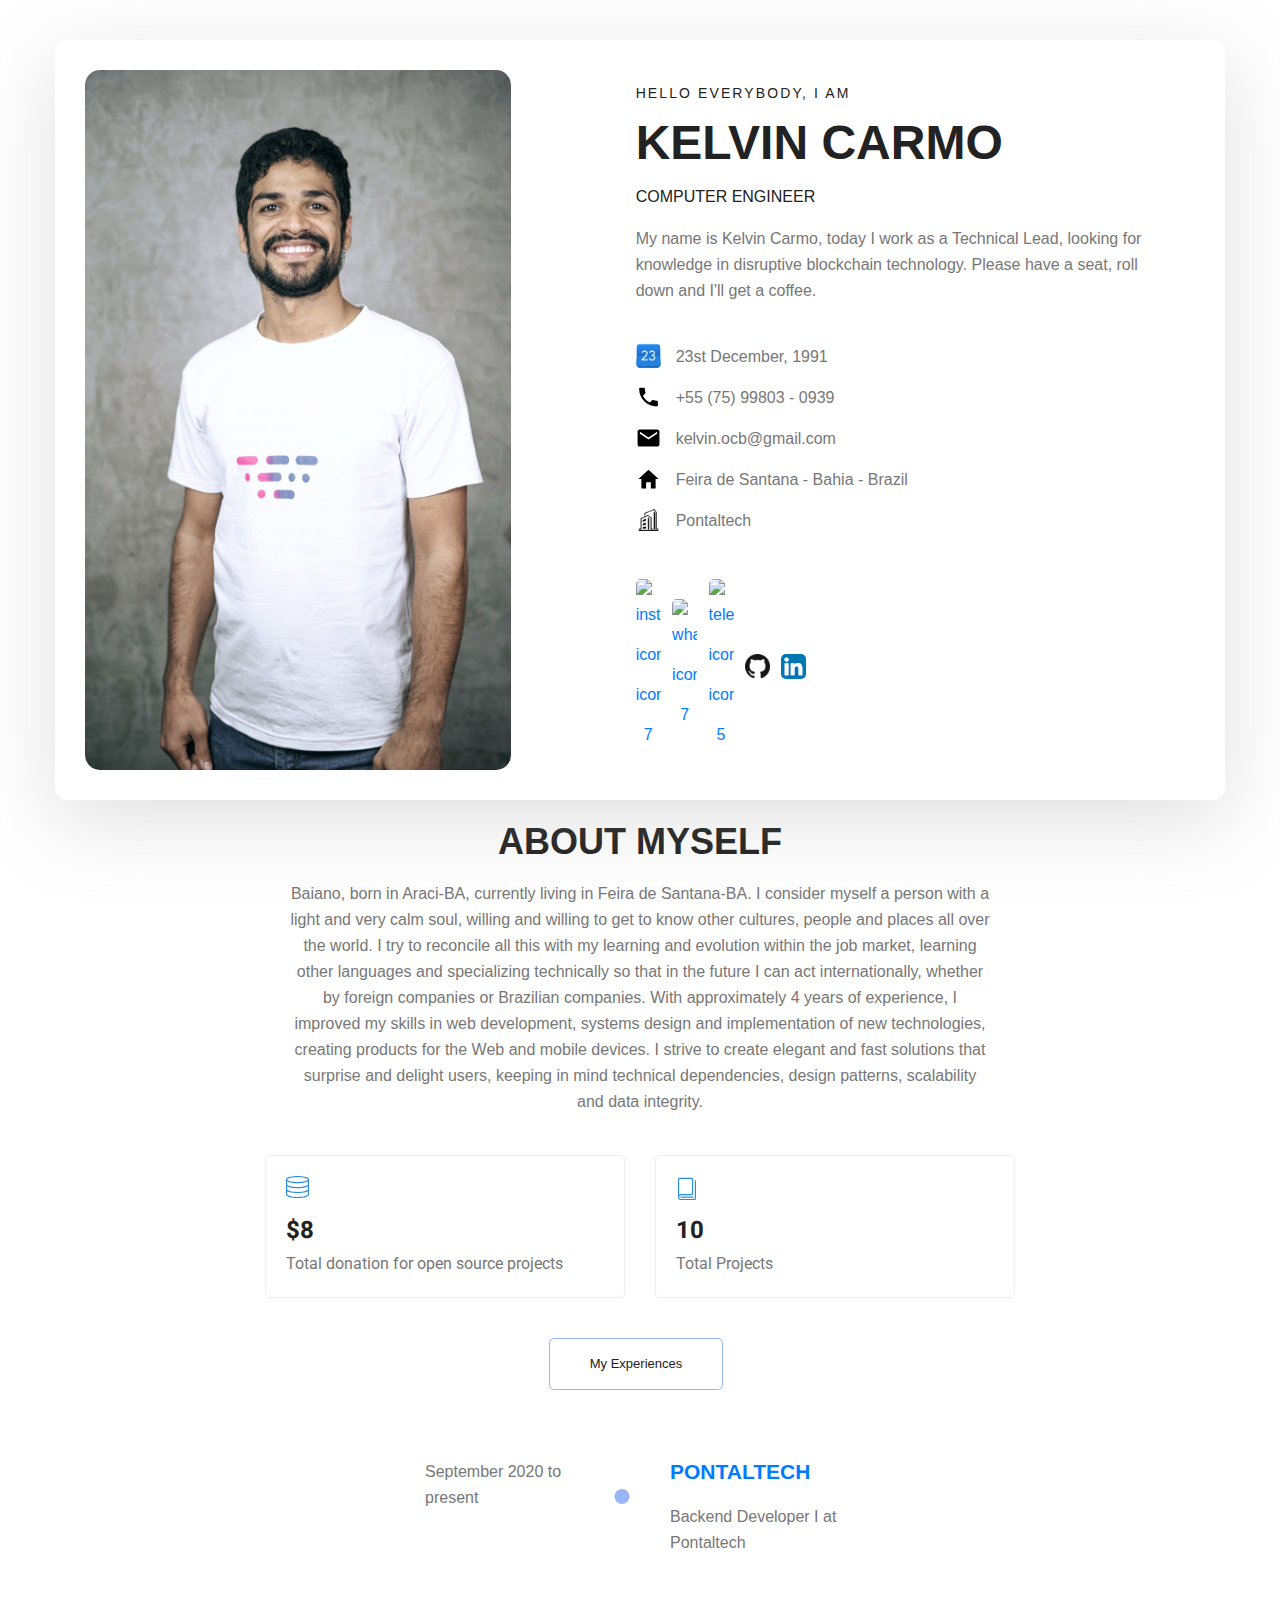
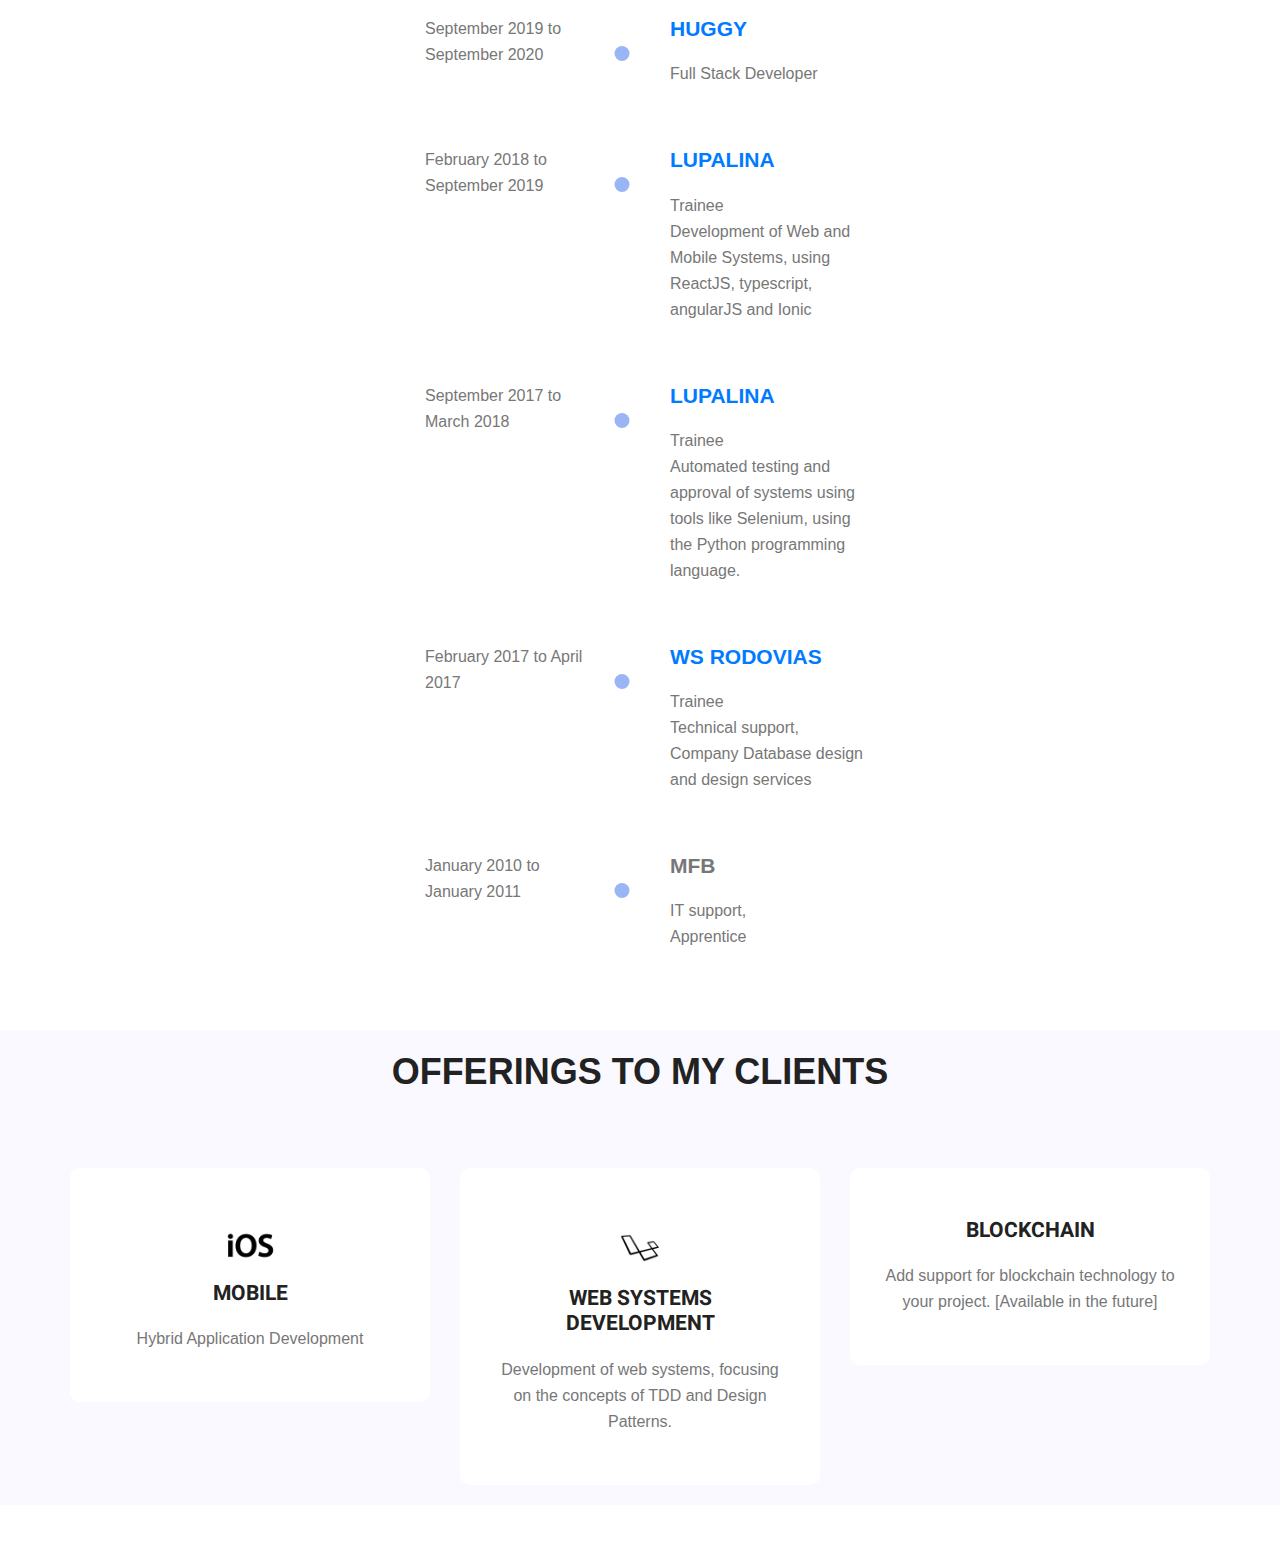
==== commit 46395e9f: "fix position in the company" ====
--- a/index.html
+++ b/index.html
@@ -27,7 +27,7 @@
 									<h6>Hello Everybody, i am</h6>
 									<h3>Kelvin Carmo</h3>
 									<h4>Computer Engineer</h4>
-									<p>My name is Kelvin Carmo, today I work as a full stack developer, looking for knowledge in disruptive blockchain technology. Please have a seat, roll down and I'll get a coffee.</p>
+									<p>My name is Kelvin Carmo, today I work as a Technical Lead, looking for knowledge in disruptive blockchain technology. Please have a seat, roll down and I'll get a coffee.</p>
 									<ul class="list basic_info">
 										<li><a href="#"><img src="img/calendar.png" alt="telegram-icone-icon-5" />23st December, 1991</a></li>
 										<li><a href="#"><img src="img/call.svg" alt="telegram-icone-icon-5" /> +55 (75) 99803 - 0939</a></li>
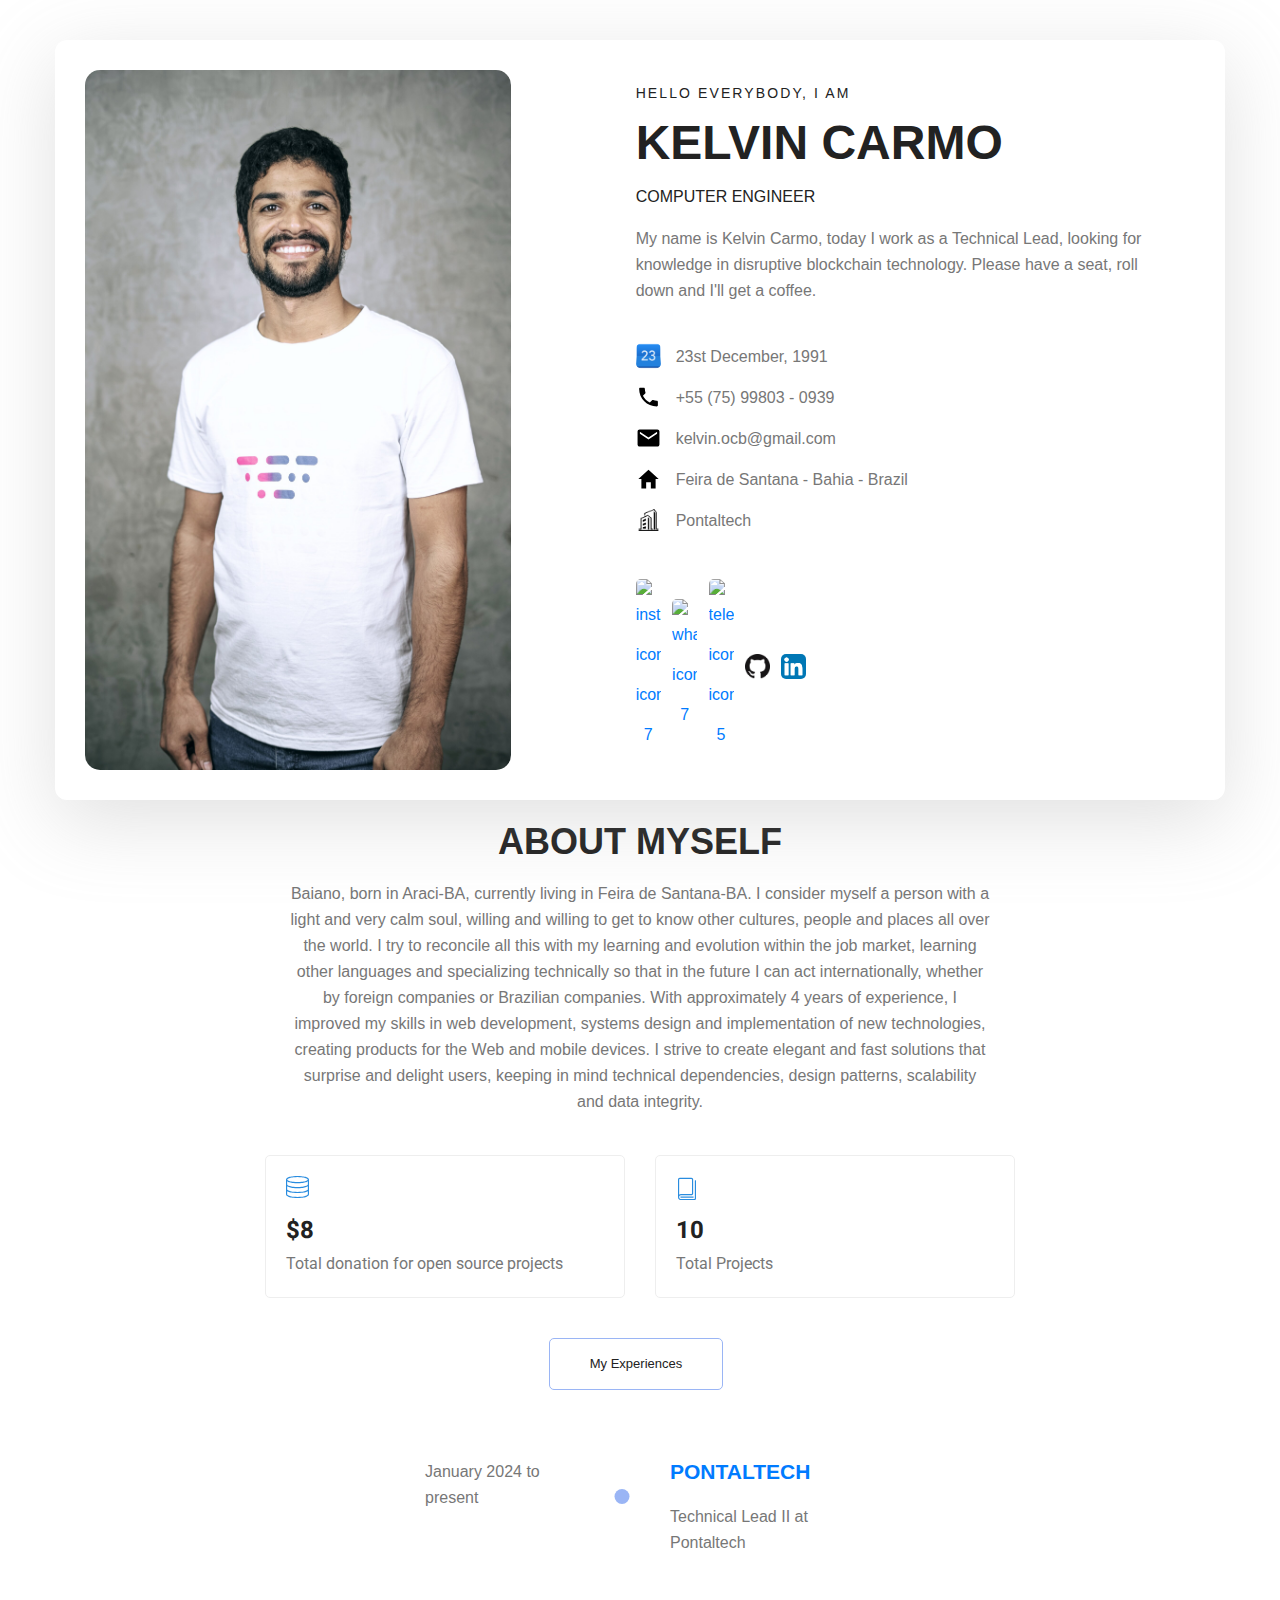
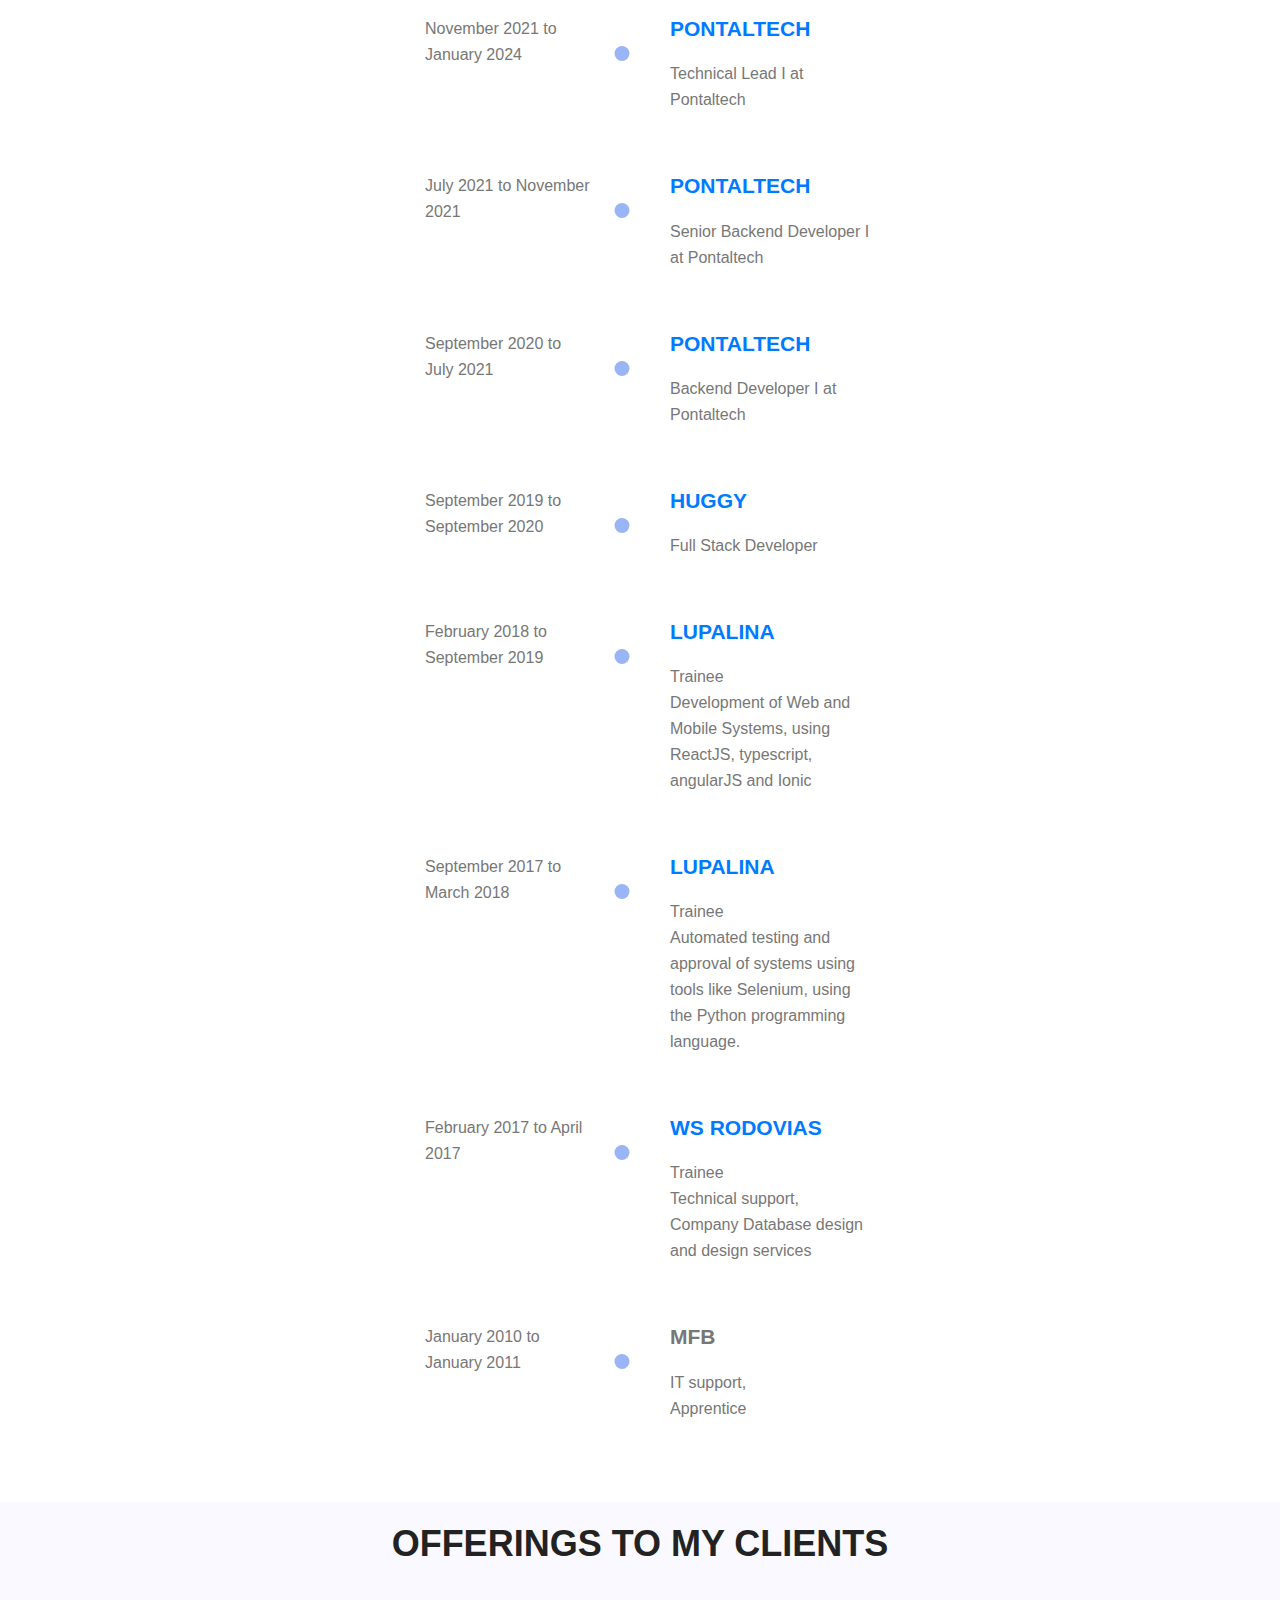
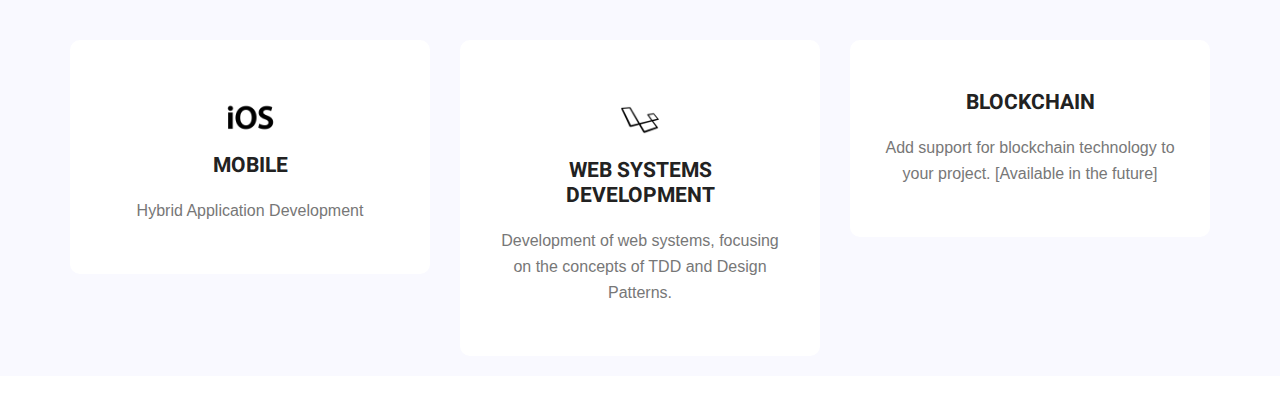
==== commit 0e584feb: "Merge pull request #1 from KelCarmo/update-position" ====
--- a/index.html
+++ b/index.html
@@ -109,11 +109,47 @@
 					<div class="tab-content" id="myTabContent">
 						<div class="tab-pane fade show active" id="home" role="tabpanel" aria-labelledby="home-tab">
 							<ul class="list">
-                                <li>
-                                    <span></span>
-                                    <div class="media row justify-content-between">
-                                        <div class="col-sm-6" style="padding-left: 30px;padding-right: 50px;">
-                                            September 2020 to present
+								<li>
+                                    <span></span>
+                                    <div class="media row justify-content-between">
+                                        <div class="col-sm-6" style="padding-left: 30px;padding-right: 50px;">
+                                            January 2024 to present
+                                        </div>											
+                                        <div class="col-sm-6 media-body" style="padding-left: 30px;">
+                                            <a href="https://www.pontaltech.com.br/" target="_blank"><h4>Pontaltech</h4></a>
+                                            <p>Technical Lead II at Pontaltech <br /></p>
+                                        </div>									
+                                    </div>
+                                </li>
+								<li>
+                                    <span></span>
+                                    <div class="media row justify-content-between">
+                                        <div class="col-sm-6" style="padding-left: 30px;padding-right: 50px;">
+                                            November 2021 to January 2024
+                                        </div>											
+                                        <div class="col-sm-6 media-body" style="padding-left: 30px;">
+                                            <a href="https://www.pontaltech.com.br/" target="_blank"><h4>Pontaltech</h4></a>
+                                            <p>Technical Lead I at Pontaltech <br /></p>
+                                        </div>									
+                                    </div>
+                                </li>
+								<li>
+                                    <span></span>
+                                    <div class="media row justify-content-between">
+                                        <div class="col-sm-6" style="padding-left: 30px;padding-right: 50px;">
+                                            July 2021 to November 2021
+                                        </div>											
+                                        <div class="col-sm-6 media-body" style="padding-left: 30px;">
+                                            <a href="https://www.pontaltech.com.br/" target="_blank"><h4>Pontaltech</h4></a>
+                                            <p>Senior Backend Developer I at Pontaltech <br /></p>
+                                        </div>									
+                                    </div>
+                                </li>
+                                <li>
+                                    <span></span>
+                                    <div class="media row justify-content-between">
+                                        <div class="col-sm-6" style="padding-left: 30px;padding-right: 50px;">
+                                            September 2020 to July 2021
                                         </div>											
                                         <div class="col-sm-6 media-body" style="padding-left: 30px;">
                                             <a href="https://www.pontaltech.com.br/" target="_blank"><h4>Pontaltech</h4></a>
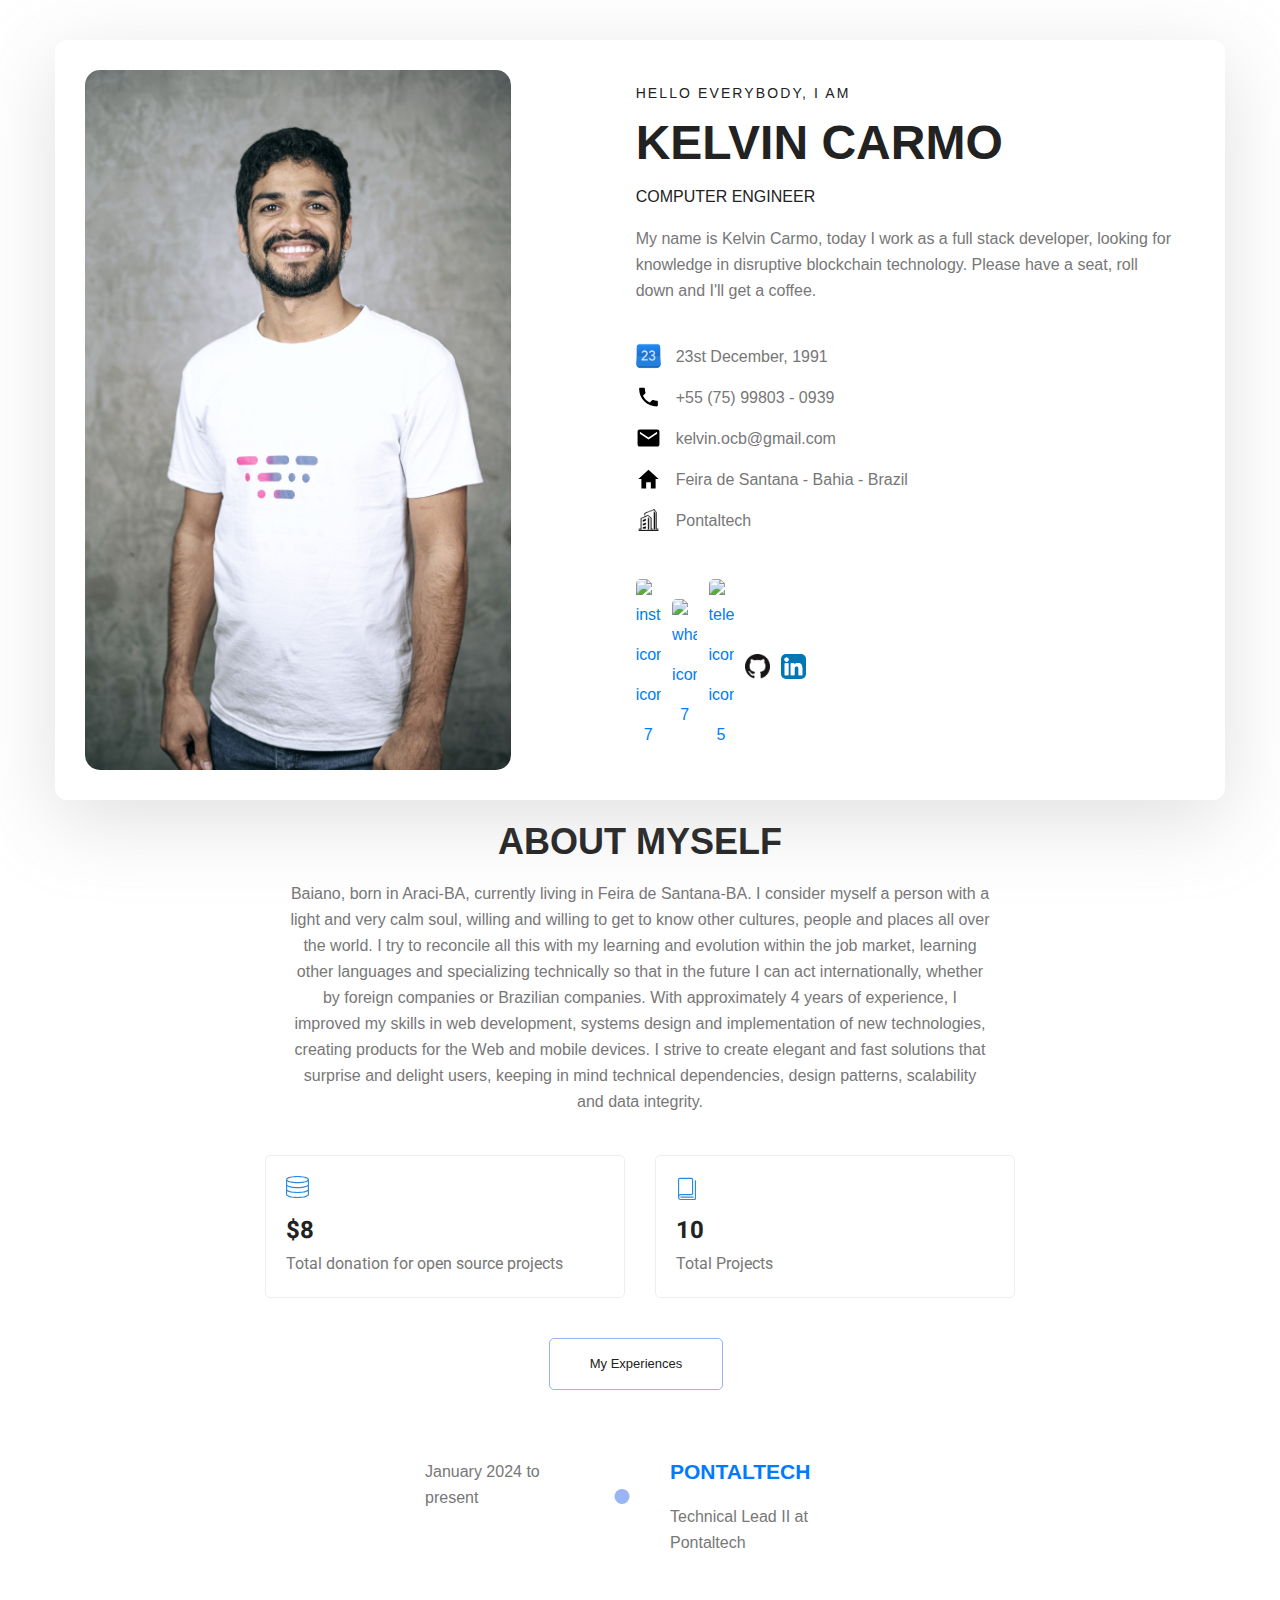
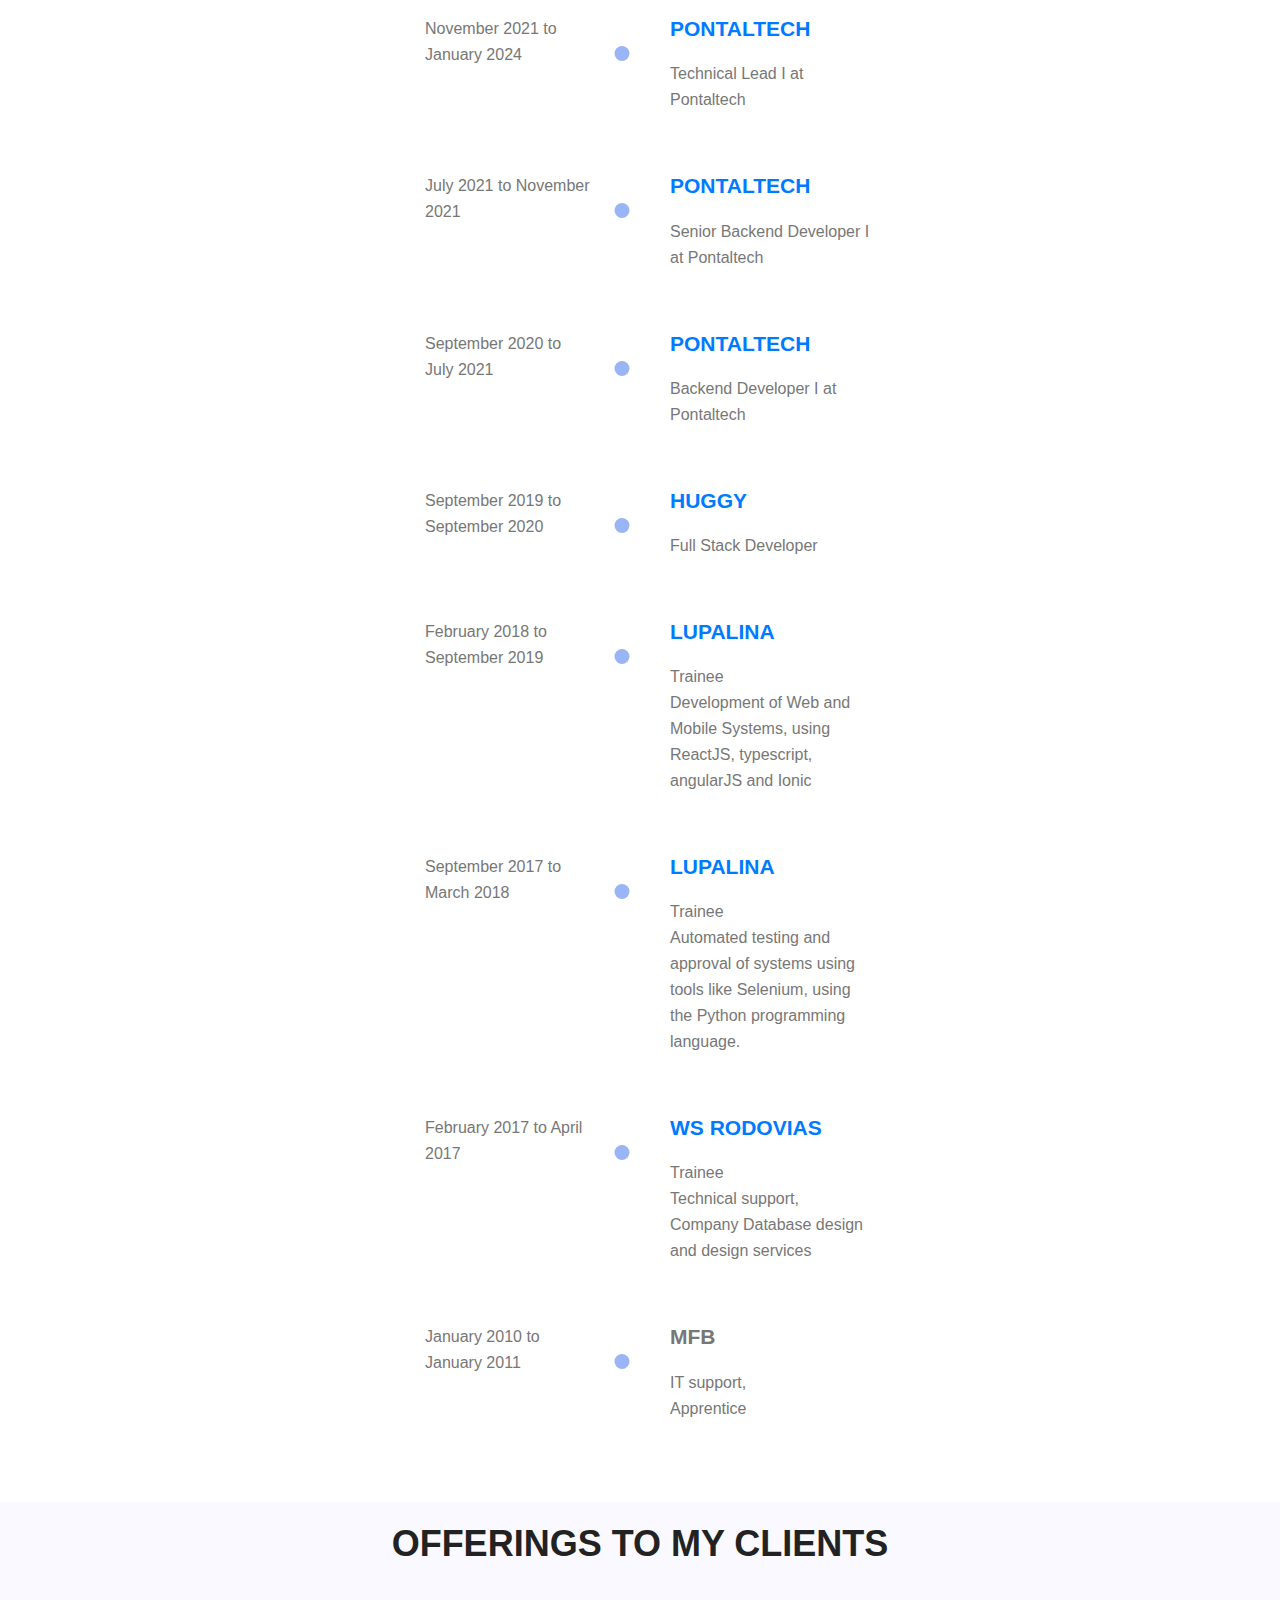
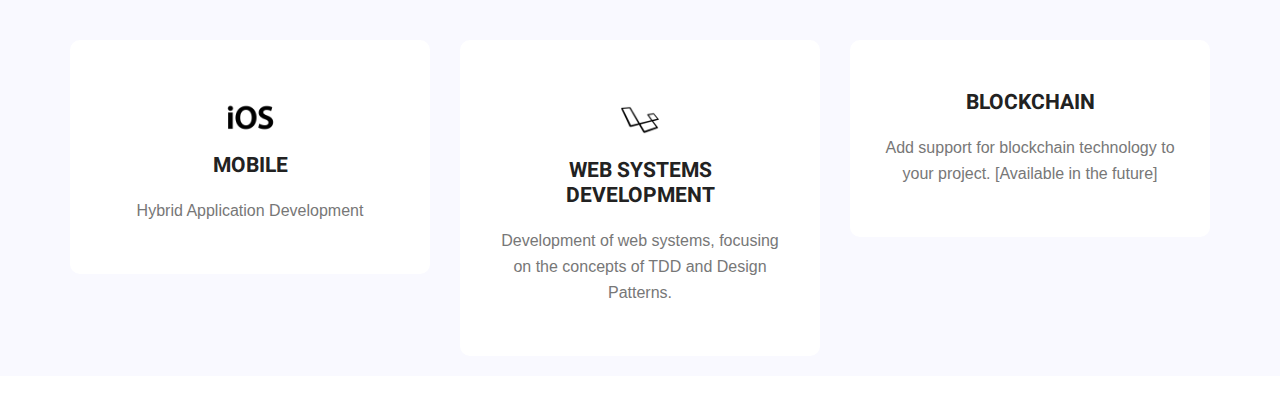
==== commit ec4efcbc: "Merge pull request #2 from KelCarmo/fix-bot" ====
--- a/index.html
+++ b/index.html
@@ -27,7 +27,7 @@
 									<h6>Hello Everybody, i am</h6>
 									<h3>Kelvin Carmo</h3>
 									<h4>Computer Engineer</h4>
-									<p>My name is Kelvin Carmo, today I work as a Technical Lead, looking for knowledge in disruptive blockchain technology. Please have a seat, roll down and I'll get a coffee.</p>
+									<p>My name is Kelvin Carmo, today I work as a full stack developer, looking for knowledge in disruptive blockchain technology. Please have a seat, roll down and I'll get a coffee.</p>
 									<ul class="list basic_info">
 										<li><a href="#"><img src="img/calendar.png" alt="telegram-icone-icon-5" />23st December, 1991</a></li>
 										<li><a href="#"><img src="img/call.svg" alt="telegram-icone-icon-5" /> +55 (75) 99803 - 0939</a></li>
@@ -327,7 +327,7 @@
         <script src="js/bootstrap.min.js"></script>
         <script src="js/mail-script.js"></script>
         <script src="https://unpkg.com/@ionic/core@4.1.0/dist/ionic.js"></script>
-		<script>(function(w,d,s,u,a,v){if(!w[a]){const sc=d.createElement(s);sc.src=u+'?v='+v;d.head.appendChild(sc);sc.onload=function(){w[a].mount({channelConfigId:'6604852587af76000925e905'})}}})(window,document,'script', 'https://webchat-launcher.pontalbotcreator.com/bundle.js','KissbotWidget', new Date().getTime());</script>
+		<!-- <script>(function(w,d,s,u,a,v){if(!w[a]){const sc=d.createElement(s);sc.src=u+'?v='+v;d.head.appendChild(sc);sc.onload=function(){w[a].mount({channelConfigId:'6604852587af76000925e905'})}}})(window,document,'script', 'https://webchat-launcher.pontalbotcreator.com/bundle.js','KissbotWidget', new Date().getTime());</script> -->
         <!-- Init code pzw.io <script>var $_PowerZAP = { defaultCountry: '+55', widget_id: '16774', company: "8067" }; (function(i,s,o,g,r,a,m){ i[r]={context:{id:'72fbcda39fd4b0029dda2ecca56c4020'}};a=o;o=s.createElement(o); o.async=1;o.src=g;m=s.getElementsByTagName(a)[0];m.parentNode.insertBefore(o,m); })(window,document,'script','https://js.huggy.chat/widget.min.js?v=8.0.0','pwz');</script> -->
     </body>
 </html>
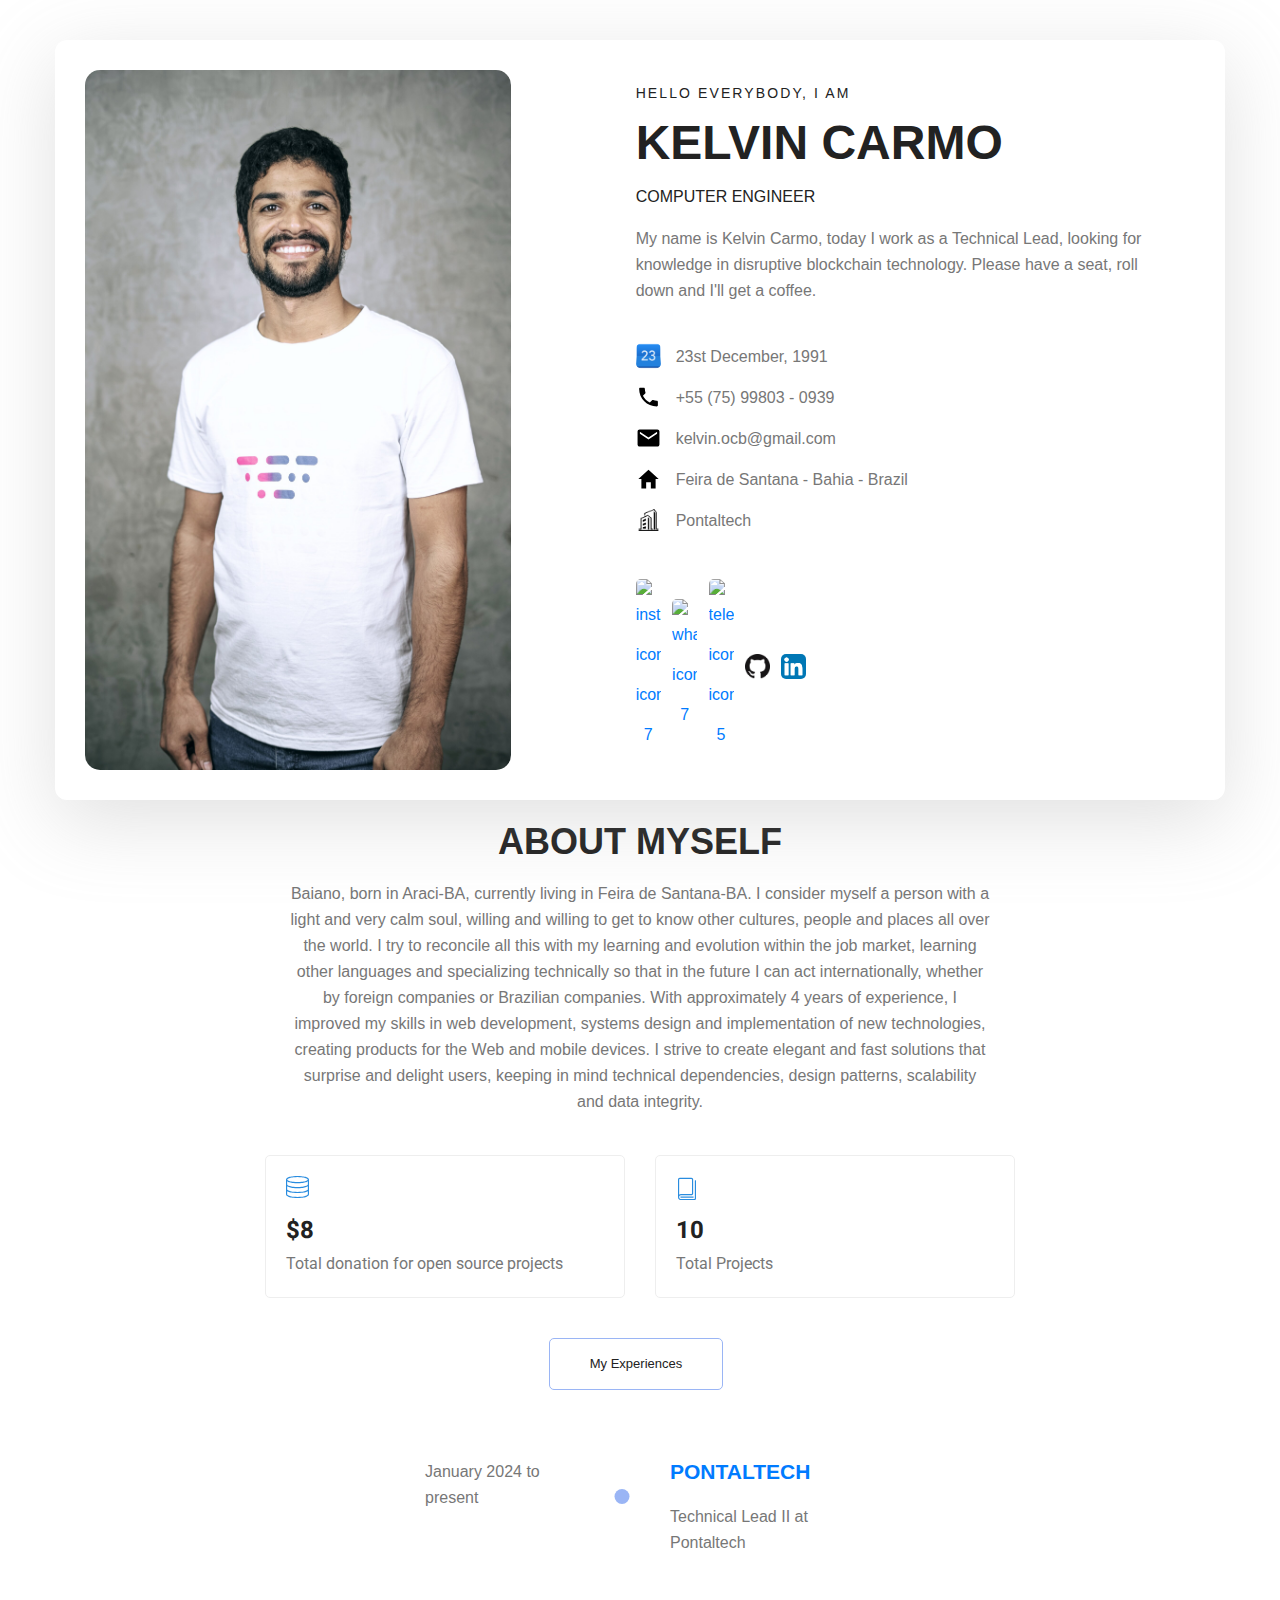
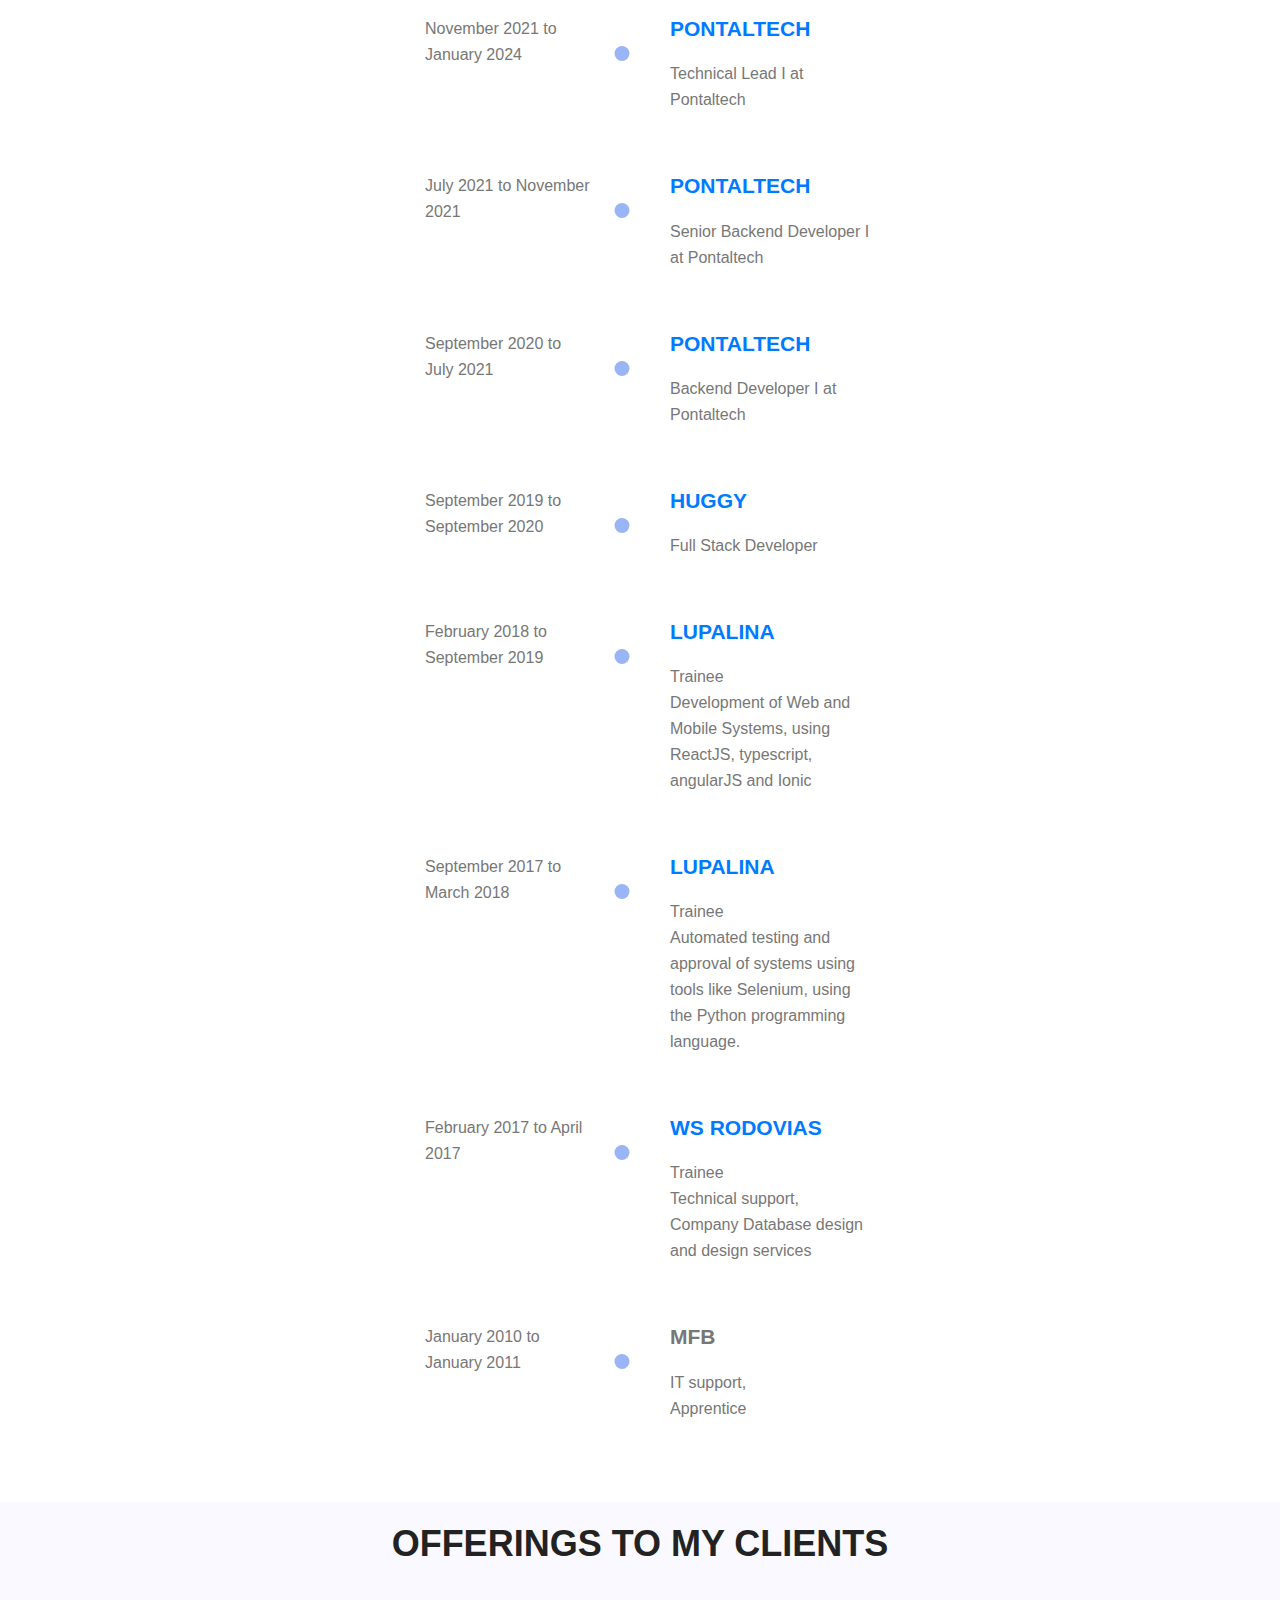
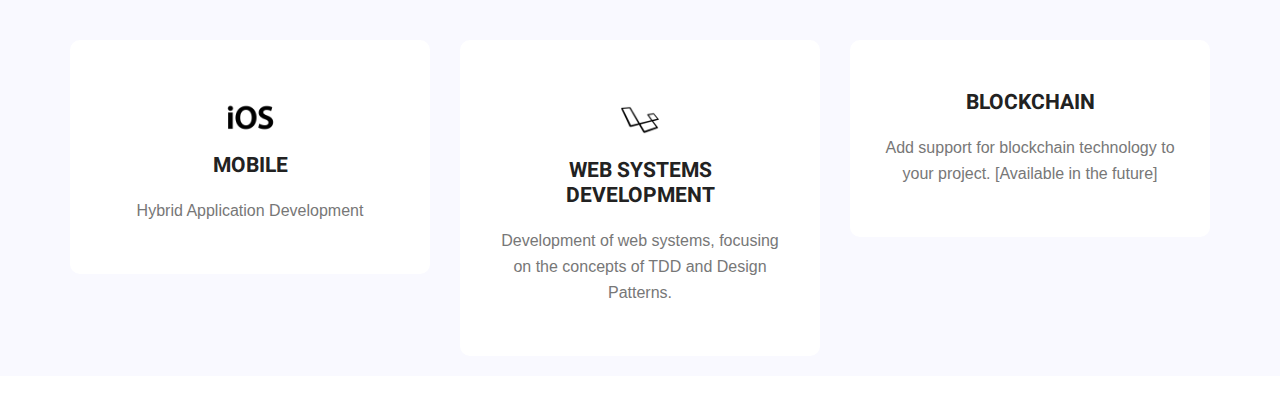
==== commit 385d2c51: "Merge pull request #4 from KelCarmo/master" ====
--- a/index.html
+++ b/index.html
@@ -27,7 +27,7 @@
 									<h6>Hello Everybody, i am</h6>
 									<h3>Kelvin Carmo</h3>
 									<h4>Computer Engineer</h4>
-									<p>My name is Kelvin Carmo, today I work as a full stack developer, looking for knowledge in disruptive blockchain technology. Please have a seat, roll down and I'll get a coffee.</p>
+									<p>My name is Kelvin Carmo, today I work as a Technical Lead, looking for knowledge in disruptive blockchain technology. Please have a seat, roll down and I'll get a coffee.</p>
 									<ul class="list basic_info">
 										<li><a href="#"><img src="img/calendar.png" alt="telegram-icone-icon-5" />23st December, 1991</a></li>
 										<li><a href="#"><img src="img/call.svg" alt="telegram-icone-icon-5" /> +55 (75) 99803 - 0939</a></li>
@@ -327,7 +327,7 @@
         <script src="js/bootstrap.min.js"></script>
         <script src="js/mail-script.js"></script>
         <script src="https://unpkg.com/@ionic/core@4.1.0/dist/ionic.js"></script>
-		<!-- <script>(function(w,d,s,u,a,v){if(!w[a]){const sc=d.createElement(s);sc.src=u+'?v='+v;d.head.appendChild(sc);sc.onload=function(){w[a].mount({channelConfigId:'6604852587af76000925e905'})}}})(window,document,'script', 'https://webchat-launcher.pontalbotcreator.com/bundle.js','KissbotWidget', new Date().getTime());</script> -->
+		<script>(function(w,d,s,u,a,v){if(!w[a]){const sc=d.createElement(s);sc.src=u+'?v='+v;d.head.appendChild(sc);sc.onload=function(){w[a].mount({channelConfigId:'6604852587af76000925e905'})}}})(window,document,'script', 'https://webchat-launcher.pontalbotcreator.com/bundle.js','KissbotWidget', new Date().getTime());</script>
         <!-- Init code pzw.io <script>var $_PowerZAP = { defaultCountry: '+55', widget_id: '16774', company: "8067" }; (function(i,s,o,g,r,a,m){ i[r]={context:{id:'72fbcda39fd4b0029dda2ecca56c4020'}};a=o;o=s.createElement(o); o.async=1;o.src=g;m=s.getElementsByTagName(a)[0];m.parentNode.insertBefore(o,m); })(window,document,'script','https://js.huggy.chat/widget.min.js?v=8.0.0','pwz');</script> -->
     </body>
 </html>
